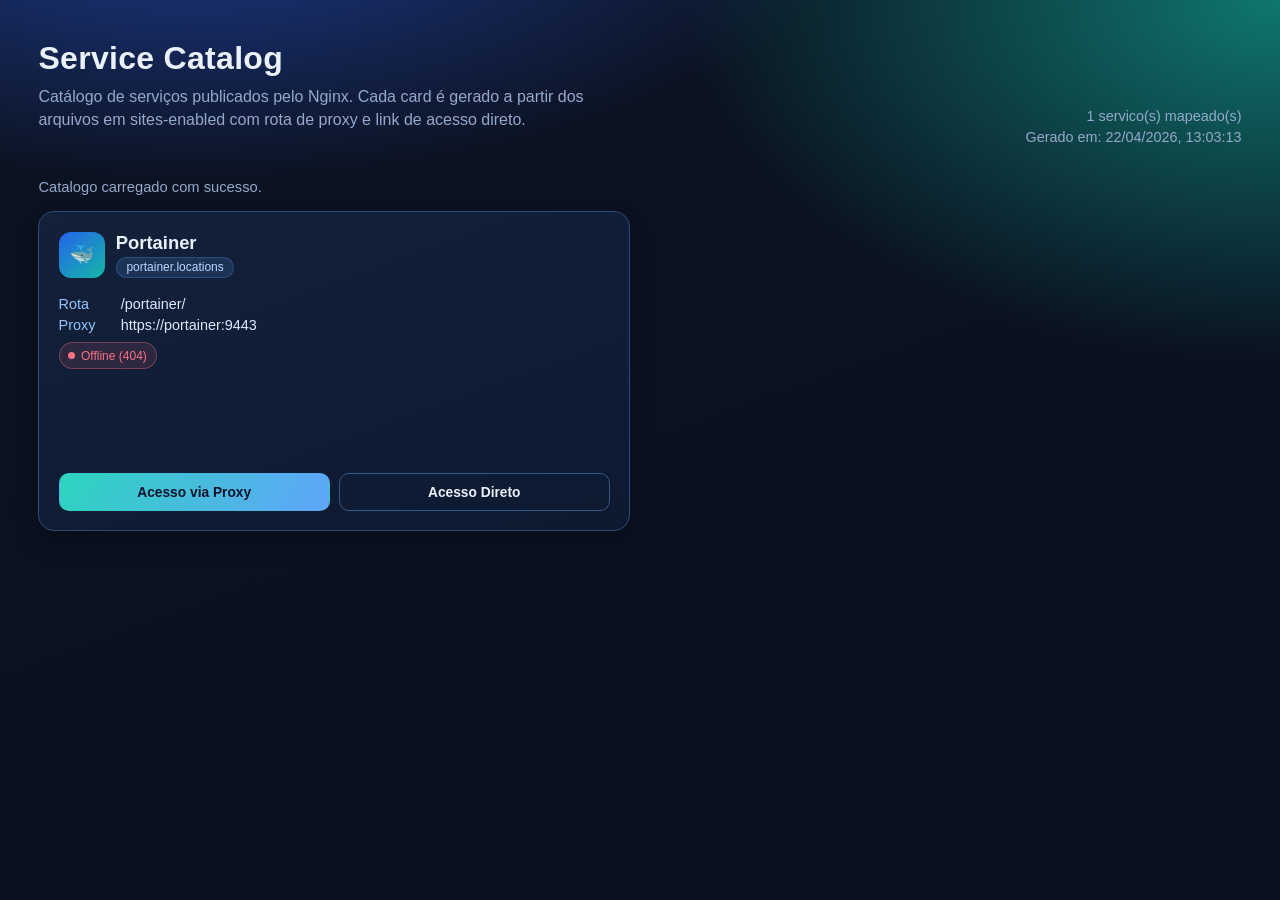
==== tools/docker/applications/nginx/configs/html/index/index.html @ acf8f3b1 "feat: Add Nginx service catalog with dynamic service generation - Implemented a new HTML error page " ====
<!DOCTYPE html>
<html lang="pt-br">
<head>
    <meta charset="UTF-8">
    <meta name="viewport" content="width=device-width, initial-scale=1.0">
    <title>Service Catalog</title>
    <style>
        :root {
            --bg: #0b1220;
            --bg-soft: #101a2f;
            --card: #12203a;
            --card-border: #2f4a74;
            --text: #eaf1ff;
            --muted: #95a9cb;
            --accent: #2dd4bf;
            --accent-2: #60a5fa;
            --danger: #fb7185;
            --ok: #34d399;
        }

        * { box-sizing: border-box; }

        body {
            margin: 0;
            color: var(--text);
            font-family: "Segoe UI", "Trebuchet MS", sans-serif;
            background:
                radial-gradient(1200px 500px at 15% -10%, #1e3a8a 0%, transparent 55%),
                radial-gradient(1000px 600px at 100% 0%, #0f766e 0%, transparent 60%),
                linear-gradient(160deg, var(--bg) 0%, #0a1020 100%);
            min-height: 100vh;
        }

        .shell {
            width: min(1400px, 94vw);
            margin: 0 auto;
            padding: 2.5rem 0 4rem;
        }

        .hero {
            display: flex;
            justify-content: space-between;
            gap: 1rem;
            align-items: flex-end;
            margin-bottom: 2rem;
        }

        h1 {
            margin: 0;
            letter-spacing: 0.3px;
            font-size: clamp(1.8rem, 2.5vw, 2.6rem);
        }

        .subtitle {
            color: var(--muted);
            margin-top: 0.5rem;
            max-width: 65ch;
            line-height: 1.45;
        }

        .meta {
            text-align: right;
            color: var(--muted);
            font-size: 0.9rem;
            line-height: 1.45;
        }

        .grid {
            display: grid;
            grid-template-columns: repeat(2, minmax(0, 1fr));
            gap: 1.25rem;
        }

        .card {
            background: linear-gradient(160deg, rgba(19, 33, 60, 0.95), rgba(14, 26, 49, 0.95));
            border: 1px solid var(--card-border);
            border-radius: 16px;
            padding: 1.2rem;
            box-shadow: 0 12px 24px rgba(0, 0, 0, 0.2);
            display: flex;
            flex-direction: column;
            gap: 1rem;
            min-height: 320px;
            animation: rise .45s ease both;
        }

        @keyframes rise {
            from { transform: translateY(8px); opacity: 0; }
            to { transform: translateY(0); opacity: 1; }
        }

        .top {
            display: flex;
            align-items: center;
            gap: 0.7rem;
        }

        .icon {
            width: 46px;
            height: 46px;
            border-radius: 12px;
            background: linear-gradient(140deg, #2563eb, #14b8a6);
            display: grid;
            place-items: center;
            font-size: 1.2rem;
            flex: 0 0 auto;
        }

        .title {
            margin: 0;
            font-size: 1.15rem;
            font-weight: 700;
        }

        .tag {
            display: inline-block;
            width: fit-content;
            background: rgba(96, 165, 250, 0.15);
            color: #b8d7ff;
            border: 1px solid rgba(96, 165, 250, 0.25);
            border-radius: 999px;
            padding: 0.15rem 0.6rem;
            font-size: 0.75rem;
            margin-top: 0.2rem;
        }

        .info {
            color: var(--muted);
            font-size: 0.9rem;
            line-height: 1.5;
        }

        .status-pill {
            display: inline-flex;
            align-items: center;
            gap: 0.35rem;
            width: fit-content;
            border-radius: 999px;
            padding: 0.2rem 0.55rem;
            font-size: 0.75rem;
            border: 1px solid transparent;
            margin-top: 0.35rem;
        }

        .status-pill::before {
            content: "";
            width: 7px;
            height: 7px;
            border-radius: 50%;
            background: currentColor;
        }

        .status-pill.checking {
            color: #fde68a;
            background: rgba(234, 179, 8, 0.15);
            border-color: rgba(234, 179, 8, 0.35);
        }

        .status-pill.online {
            color: var(--ok);
            background: rgba(16, 185, 129, 0.16);
            border-color: rgba(16, 185, 129, 0.35);
        }

        .status-pill.offline {
            color: var(--danger);
            background: rgba(251, 113, 133, 0.12);
            border-color: rgba(251, 113, 133, 0.35);
        }

        .line {
            display: flex;
            gap: 0.45rem;
            align-items: baseline;
            word-break: break-all;
        }

        .k { color: #93c5fd; min-width: 55px; }
        .v { color: #dbeafe; }

        .actions {
            margin-top: auto;
            display: grid;
            grid-template-columns: 1fr 1fr;
            gap: 0.55rem;
        }

        .btn {
            text-decoration: none;
            text-align: center;
            padding: 0.65rem 0.75rem;
            border-radius: 10px;
            font-weight: 600;
            font-size: 0.86rem;
            border: 1px solid transparent;
            transition: transform 120ms ease, filter 120ms ease;
        }

        .btn:hover { transform: translateY(-1px); filter: brightness(1.08); }

        .btn.proxy {
            background: linear-gradient(120deg, var(--accent), var(--accent-2));
            color: #06132a;
        }

        .btn.direct {
            background: transparent;
            color: var(--text);
            border-color: #365888;
        }

        .status {
            margin: 1rem 0;
            color: var(--muted);
            font-size: 0.92rem;
        }

        .empty {
            border: 1px dashed #44618e;
            border-radius: 14px;
            padding: 2rem;
            color: var(--muted);
            text-align: center;
            background: rgba(11, 22, 44, 0.5);
        }

        .direct-off {
            color: var(--danger);
            font-size: 0.8rem;
            margin-top: 0.35rem;
        }

        @media (max-width: 700px) {
            .hero { flex-direction: column; align-items: flex-start; }
            .meta { text-align: left; }
            .actions { grid-template-columns: 1fr; }
        }

        @media (max-width: 760px) {
            .grid {
                grid-template-columns: 1fr;
                gap: 1rem;
            }

            .card {
                min-height: 0;
                padding: 1rem;
            }
        }
    </style>
</head>
<body>
    <main class="shell">
        <section class="hero">
            <div>
                <h1>Service Catalog</h1>
                <p class="subtitle">Catálogo de serviços publicados pelo Nginx. Cada card é gerado a partir dos arquivos em sites-enabled com rota de proxy e link de acesso direto.</p>
            </div>
            <div class="meta">
                <div id="count">Carregando serviços...</div>
                <div id="generatedAt"></div>
            </div>
        </section>

        <div id="status" class="status">Lendo configuração dos serviços...</div>
        <section id="catalog" class="grid" aria-live="polite"></section>
    </main>

    <script>
        const iconMap = {
            docker: "🐳",
            chart: "📊",
            pulse: "📈",
            search: "🔎",
            automation: "⚙",
            shield: "🛡",
            database: "🗄",
            stream: "🛰",
            app: "🧩"
        };

        const countEl = document.getElementById('count');
        const generatedAtEl = document.getElementById('generatedAt');
        const statusEl = document.getElementById('status');
        const catalogEl = document.getElementById('catalog');

        function safeHostname() {
            const host = window.location.hostname || 'localhost';
            return host;
        }

        function buildDirectUrl(service) {
            if (!service.direct || !service.direct.port) {
                return null;
            }

            const protocol = service.direct.protocol || 'http';
            const host = service.direct.host && service.direct.host !== 'localhost' && service.direct.host !== '127.0.0.1' && service.direct.host !== 'portainer'
                ? service.direct.host
                : safeHostname();

            return `${protocol}://${host}:${service.direct.port}`;
        }

        function buildProxyUrl(route) {
            return route;
        }

        function cardTemplate(service) {
            const icon = iconMap[service.icon] || iconMap.app;
            const proxyUrl = buildProxyUrl(service.proxyUrl || service.route);
            const directUrl = buildDirectUrl(service);
            const upstream = service.upstream || 'N/A';
            const safeSlug = (service.slug || service.name || 'service').replace(/[^a-zA-Z0-9_-]/g, '-');

            return `
                <article class="card" data-service-slug="${safeSlug}" data-proxy-url="${proxyUrl}">
                    <div class="top">
                        <div class="icon" aria-hidden="true">${icon}</div>
                        <div>
                            <h2 class="title">${service.name}</h2>
                            <span class="tag">${service.sourceFile}</span>
                        </div>
                    </div>
                    <div class="info">
                        <div class="line"><span class="k">Rota</span><span class="v">${service.route}</span></div>
                        <div class="line"><span class="k">Proxy</span><span class="v">${upstream}</span></div>
                        <div class="status-pill checking" data-health="${safeSlug}">Checando</div>
                    </div>
                    <div class="actions">
                        <a class="btn proxy" href="${proxyUrl}" target="_blank" rel="noopener noreferrer">Acesso via Proxy</a>
                        ${directUrl
                            ? `<a class="btn direct" href="${directUrl}" target="_blank" rel="noopener noreferrer">Acesso Direto</a>`
                            : `<span class="btn direct" style="opacity:.55;pointer-events:none;">Direto indisponível</span>`}
                    </div>
                    ${directUrl ? '' : '<div class="direct-off">Nao foi possivel inferir host/porta de acesso direto.</div>'}
                </article>
            `;
        }

        async function checkServiceHealth(proxyUrl, timeoutMs = 4500) {
            const controller = new AbortController();
            const timer = setTimeout(() => controller.abort(), timeoutMs);

            try {
                const response = await fetch(proxyUrl, {
                    method: 'GET',
                    cache: 'no-store',
                    redirect: 'follow',
                    signal: controller.signal
                });
                clearTimeout(timer);

                if (response.ok || (response.status >= 300 && response.status < 400)) {
                    return { state: 'online', label: 'Online' };
                }
                return { state: 'offline', label: `Offline (${response.status})` };
            } catch (error) {
                clearTimeout(timer);
                return { state: 'offline', label: 'Offline' };
            }
        }

        async function paintHealthStatuses(services) {
            const checks = services.map(async (service) => {
                const slug = (service.slug || service.name || 'service').replace(/[^a-zA-Z0-9_-]/g, '-');
                const el = document.querySelector(`[data-health="${slug}"]`);
                if (!el) return;

                const proxyUrl = buildProxyUrl(service.proxyUrl || service.route);
                const result = await checkServiceHealth(proxyUrl);
                el.classList.remove('checking');
                el.classList.add(result.state);
                el.textContent = result.label;
            });

            await Promise.all(checks);
        }

        async function loadCatalog() {
            try {
                const response = await fetch('./services.json', { cache: 'no-store' });
                if (!response.ok) {
                    throw new Error(`Falha ao carregar services.json (${response.status})`);
                }

                const data = await response.json();
                const services = Array.isArray(data.services) ? data.services : [];

                countEl.textContent = `${services.length} servico(s) mapeado(s)`;
                generatedAtEl.textContent = data.generatedAt
                    ? `Gerado em: ${new Date(data.generatedAt).toLocaleString('pt-BR')}`
                    : '';

                if (!services.length) {
                    statusEl.textContent = '';
                    catalogEl.innerHTML = '<div class="empty">Nenhum servico de proxy foi encontrado em sites-enabled.</div>';
                    return;
                }

                statusEl.textContent = 'Catalogo carregado com sucesso.';
                catalogEl.innerHTML = services.map(cardTemplate).join('');
                paintHealthStatuses(services);
            } catch (error) {
                statusEl.textContent = 'Nao foi possivel carregar o catalogo automatico.';
                catalogEl.innerHTML = `
                    <div class="empty">
                        Verifique se o arquivo services.json foi gerado.<br>
                        Erro: ${error.message}
                    </div>
                `;
            }
        }

        loadCatalog();
    </script>
</body>
</html>
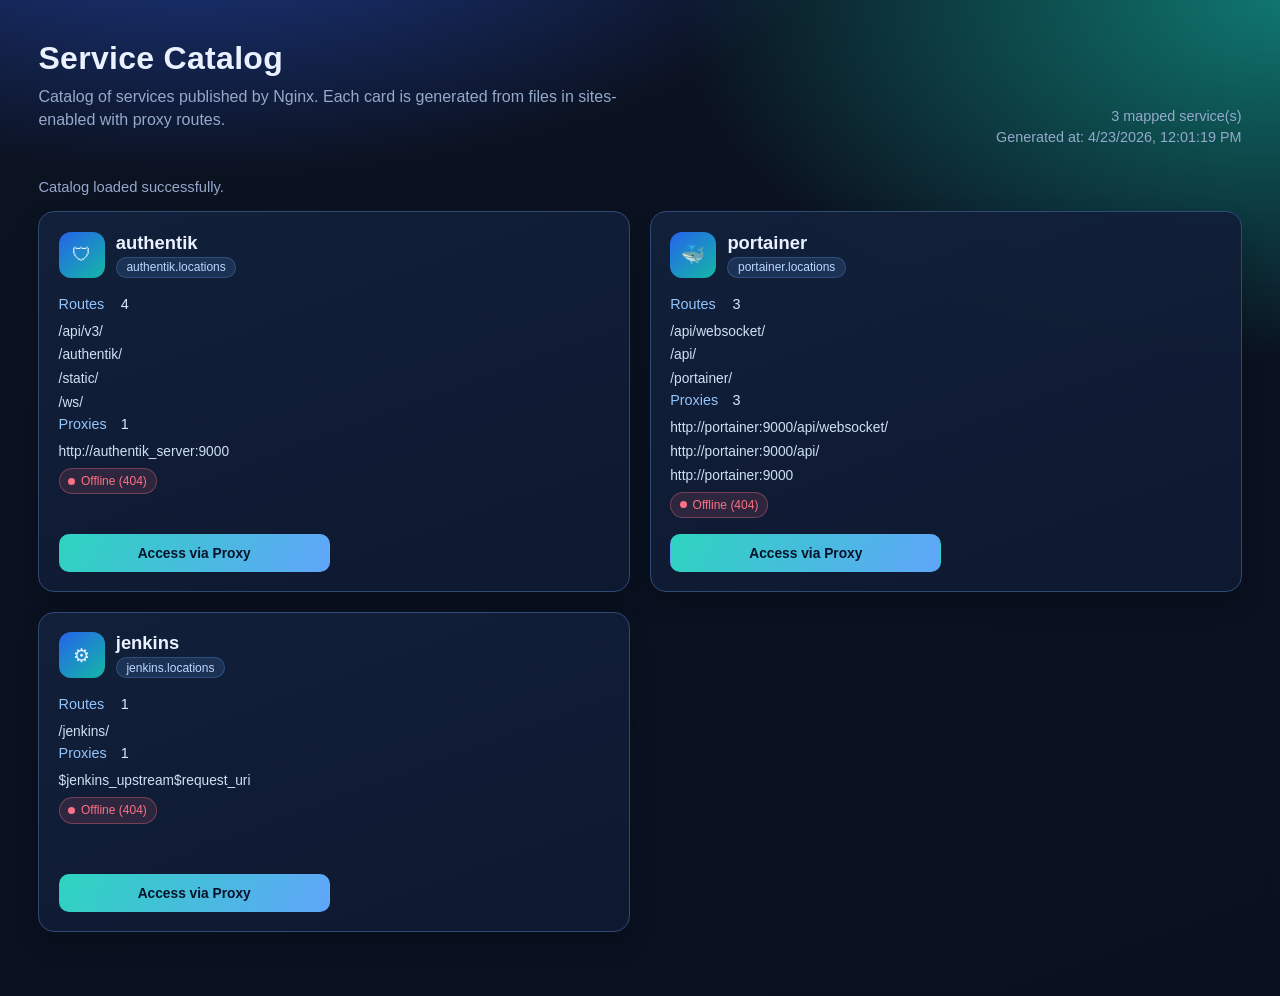
==== commit c5b55b41: "feat: atualizar configurações de rede e serviços para Authentik, Jenkins e Nginx" ====
--- a/tools/docker/applications/nginx/configs/html/index/index.html
+++ b/tools/docker/applications/nginx/configs/html/index/index.html
@@ -1,5 +1,5 @@
 <!DOCTYPE html>
-<html lang="pt-br">
+<html lang="en">
 <head>
     <meta charset="UTF-8">
     <meta name="viewport" content="width=device-width, initial-scale=1.0">
@@ -175,6 +175,18 @@
             word-break: break-all;
         }
 
+        .routes {
+            margin-top: 0.4rem;
+            display: grid;
+            gap: 0.2rem;
+        }
+
+        .route-item {
+            color: #dbeafe;
+            font-size: 0.86rem;
+            opacity: 0.95;
+        }
+
         .k { color: #93c5fd; min-width: 55px; }
         .v { color: #dbeafe; }
 
@@ -203,12 +215,6 @@
             color: #06132a;
         }
 
-        .btn.direct {
-            background: transparent;
-            color: var(--text);
-            border-color: #365888;
-        }
-
         .status {
             margin: 1rem 0;
             color: var(--muted);
@@ -224,12 +230,6 @@
             background: rgba(11, 22, 44, 0.5);
         }
 
-        .direct-off {
-            color: var(--danger);
-            font-size: 0.8rem;
-            margin-top: 0.35rem;
-        }
-
         @media (max-width: 700px) {
             .hero { flex-direction: column; align-items: flex-start; }
             .meta { text-align: left; }
@@ -254,15 +254,15 @@
         <section class="hero">
             <div>
                 <h1>Service Catalog</h1>
-                <p class="subtitle">Catálogo de serviços publicados pelo Nginx. Cada card é gerado a partir dos arquivos em sites-enabled com rota de proxy e link de acesso direto.</p>
+                <p class="subtitle">Catalog of services published by Nginx. Each card is generated from files in sites-enabled with proxy routes.</p>
             </div>
             <div class="meta">
-                <div id="count">Carregando serviços...</div>
+                <div id="count">Loading services...</div>
                 <div id="generatedAt"></div>
             </div>
         </section>
 
-        <div id="status" class="status">Lendo configuração dos serviços...</div>
+        <div id="status" class="status">Reading service configuration...</div>
         <section id="catalog" class="grid" aria-live="polite"></section>
     </main>
 
@@ -289,51 +289,120 @@
             return host;
         }
 
-        function buildDirectUrl(service) {
-            if (!service.direct || !service.direct.port) {
-                return null;
-            }
-
-            const protocol = service.direct.protocol || 'http';
-            const host = service.direct.host && service.direct.host !== 'localhost' && service.direct.host !== '127.0.0.1' && service.direct.host !== 'portainer'
-                ? service.direct.host
-                : safeHostname();
-
-            return `${protocol}://${host}:${service.direct.port}`;
-        }
-
         function buildProxyUrl(route) {
             return route;
         }
 
+        function resolveIconByName(name, fallback = 'app') {
+            const value = String(name || '').toLowerCase();
+
+            if (value.includes('portainer') || value.includes('docker')) return 'docker';
+            if (value.includes('grafana') || value.includes('dashboard')) return 'chart';
+            if (value.includes('prometheus') || value.includes('metrics')) return 'pulse';
+            if (value.includes('kibana') || value.includes('elastic') || value.includes('search')) return 'search';
+            if (value.includes('jenkins') || value.includes('ci') || value.includes('pipeline')) return 'automation';
+            if (value.includes('keycloak') || value.includes('auth') || value.includes('oauth') || value.includes('sso')) return 'shield';
+            if (value.includes('postgres') || value.includes('mysql') || value.includes('mongo') || value.includes('redis') || value.includes('db')) return 'database';
+            if (value.includes('rabbitmq') || value.includes('kafka') || value.includes('queue') || value.includes('broker')) return 'stream';
+
+            return fallback || 'app';
+        }
+
+        function getSourceKey(sourceFile = '') {
+            return sourceFile.toLowerCase().replace(/\..*$/, '');
+        }
+
+        function choosePrimaryRoute(service) {
+            const routes = Array.isArray(service.routes) && service.routes.length
+                ? service.routes
+                : [service.route].filter(Boolean);
+
+            if (!routes.length) {
+                return '/';
+            }
+
+            const sourceKey = getSourceKey(service.sourceFile || '');
+            const preferred = routes.find((route) => sourceKey && route.toLowerCase().includes(`/${sourceKey}`));
+            return preferred || routes[0];
+        }
+
+        function groupServicesByCard(services) {
+            const grouped = new Map();
+
+            for (const item of services) {
+                const sourceFile = item.sourceFile || 'unknown';
+                const key = sourceFile;
+
+                if (!grouped.has(key)) {
+                    grouped.set(key, {
+                        ...item,
+                        routes: [],
+                        upstreams: []
+                    });
+                }
+
+                const group = grouped.get(key);
+                const route = item.route || item.proxyUrl;
+                if (route && !group.routes.includes(route)) {
+                    group.routes.push(route);
+                }
+
+                const upstream = item.upstream || 'N/A';
+                if (upstream && !group.upstreams.includes(upstream)) {
+                    group.upstreams.push(upstream);
+                }
+            }
+
+            return Array.from(grouped.values()).map((service) => {
+                const primaryRoute = choosePrimaryRoute(service);
+                return {
+                    ...service,
+                    route: primaryRoute,
+                    proxyUrl: primaryRoute,
+                    slug: (service.sourceFile || service.slug || service.name || 'service').toLowerCase().replace(/[^a-z0-9_-]/g, '-'),
+                    upstream: (service.upstreams && service.upstreams[0]) || service.upstream || 'N/A'
+                };
+            });
+        }
+
         function cardTemplate(service) {
-            const icon = iconMap[service.icon] || iconMap.app;
             const proxyUrl = buildProxyUrl(service.proxyUrl || service.route);
-            const directUrl = buildDirectUrl(service);
-            const upstream = service.upstream || 'N/A';
+            const cardName = (service.sourceFile || service.name || 'service').replace(/\.locations$/i, '');
+            const iconKey = resolveIconByName(cardName, service.icon);
+            const icon = iconMap[iconKey] || iconMap.app;
+            const upstreams = Array.isArray(service.upstreams) && service.upstreams.length
+                ? service.upstreams
+                : [service.upstream || 'N/A'];
             const safeSlug = (service.slug || service.name || 'service').replace(/[^a-zA-Z0-9_-]/g, '-');
+            const routes = Array.isArray(service.routes) && service.routes.length
+                ? service.routes
+                : [service.route].filter(Boolean);
+            const routesHtml = routes
+                .map((route) => `<div class="route-item">${route}</div>`)
+                .join('');
+            const upstreamHtml = upstreams
+                .map((upstream) => `<div class="route-item">${upstream}</div>`)
+                .join('');
 
             return `
                 <article class="card" data-service-slug="${safeSlug}" data-proxy-url="${proxyUrl}">
                     <div class="top">
                         <div class="icon" aria-hidden="true">${icon}</div>
                         <div>
-                            <h2 class="title">${service.name}</h2>
+                            <h2 class="title">${cardName}</h2>
                             <span class="tag">${service.sourceFile}</span>
                         </div>
                     </div>
                     <div class="info">
-                        <div class="line"><span class="k">Rota</span><span class="v">${service.route}</span></div>
-                        <div class="line"><span class="k">Proxy</span><span class="v">${upstream}</span></div>
-                        <div class="status-pill checking" data-health="${safeSlug}">Checando</div>
+                        <div class="line"><span class="k">Routes</span><span class="v">${routes.length}</span></div>
+                        <div class="routes">${routesHtml}</div>
+                        <div class="line"><span class="k">Proxies</span><span class="v">${upstreams.length}</span></div>
+                        <div class="routes">${upstreamHtml}</div>
+                        <div class="status-pill checking" data-health="${safeSlug}">Checking</div>
                     </div>
                     <div class="actions">
-                        <a class="btn proxy" href="${proxyUrl}" target="_blank" rel="noopener noreferrer">Acesso via Proxy</a>
-                        ${directUrl
-                            ? `<a class="btn direct" href="${directUrl}" target="_blank" rel="noopener noreferrer">Acesso Direto</a>`
-                            : `<span class="btn direct" style="opacity:.55;pointer-events:none;">Direto indisponível</span>`}
+                        <a class="btn proxy" href="${proxyUrl}" target="_blank" rel="noopener noreferrer">Access via Proxy</a>
                     </div>
-                    ${directUrl ? '' : '<div class="direct-off">Nao foi possivel inferir host/porta de acesso direto.</div>'}
                 </article>
             `;
         }
@@ -381,32 +450,33 @@
             try {
                 const response = await fetch('./services.json', { cache: 'no-store' });
                 if (!response.ok) {
-                    throw new Error(`Falha ao carregar services.json (${response.status})`);
+                    throw new Error(`Failed to load services.json (${response.status})`);
                 }
 
                 const data = await response.json();
-                const services = Array.isArray(data.services) ? data.services : [];
-
-                countEl.textContent = `${services.length} servico(s) mapeado(s)`;
+                const rawServices = Array.isArray(data.services) ? data.services : [];
+                const services = groupServicesByCard(rawServices);
+
+                countEl.textContent = `${services.length} mapped service(s)`;
                 generatedAtEl.textContent = data.generatedAt
-                    ? `Gerado em: ${new Date(data.generatedAt).toLocaleString('pt-BR')}`
+                    ? `Generated at: ${new Date(data.generatedAt).toLocaleString('en-US')}`
                     : '';
 
                 if (!services.length) {
                     statusEl.textContent = '';
-                    catalogEl.innerHTML = '<div class="empty">Nenhum servico de proxy foi encontrado em sites-enabled.</div>';
+                    catalogEl.innerHTML = '<div class="empty">No proxy service was found in sites-enabled.</div>';
                     return;
                 }
 
-                statusEl.textContent = 'Catalogo carregado com sucesso.';
+                statusEl.textContent = 'Catalog loaded successfully.';
                 catalogEl.innerHTML = services.map(cardTemplate).join('');
                 paintHealthStatuses(services);
             } catch (error) {
-                statusEl.textContent = 'Nao foi possivel carregar o catalogo automatico.';
+                statusEl.textContent = 'Could not load the automatic catalog.';
                 catalogEl.innerHTML = `
                     <div class="empty">
-                        Verifique se o arquivo services.json foi gerado.<br>
-                        Erro: ${error.message}
+                        Check whether the services.json file was generated.<br>
+                        Error: ${error.message}
                     </div>
                 `;
             }
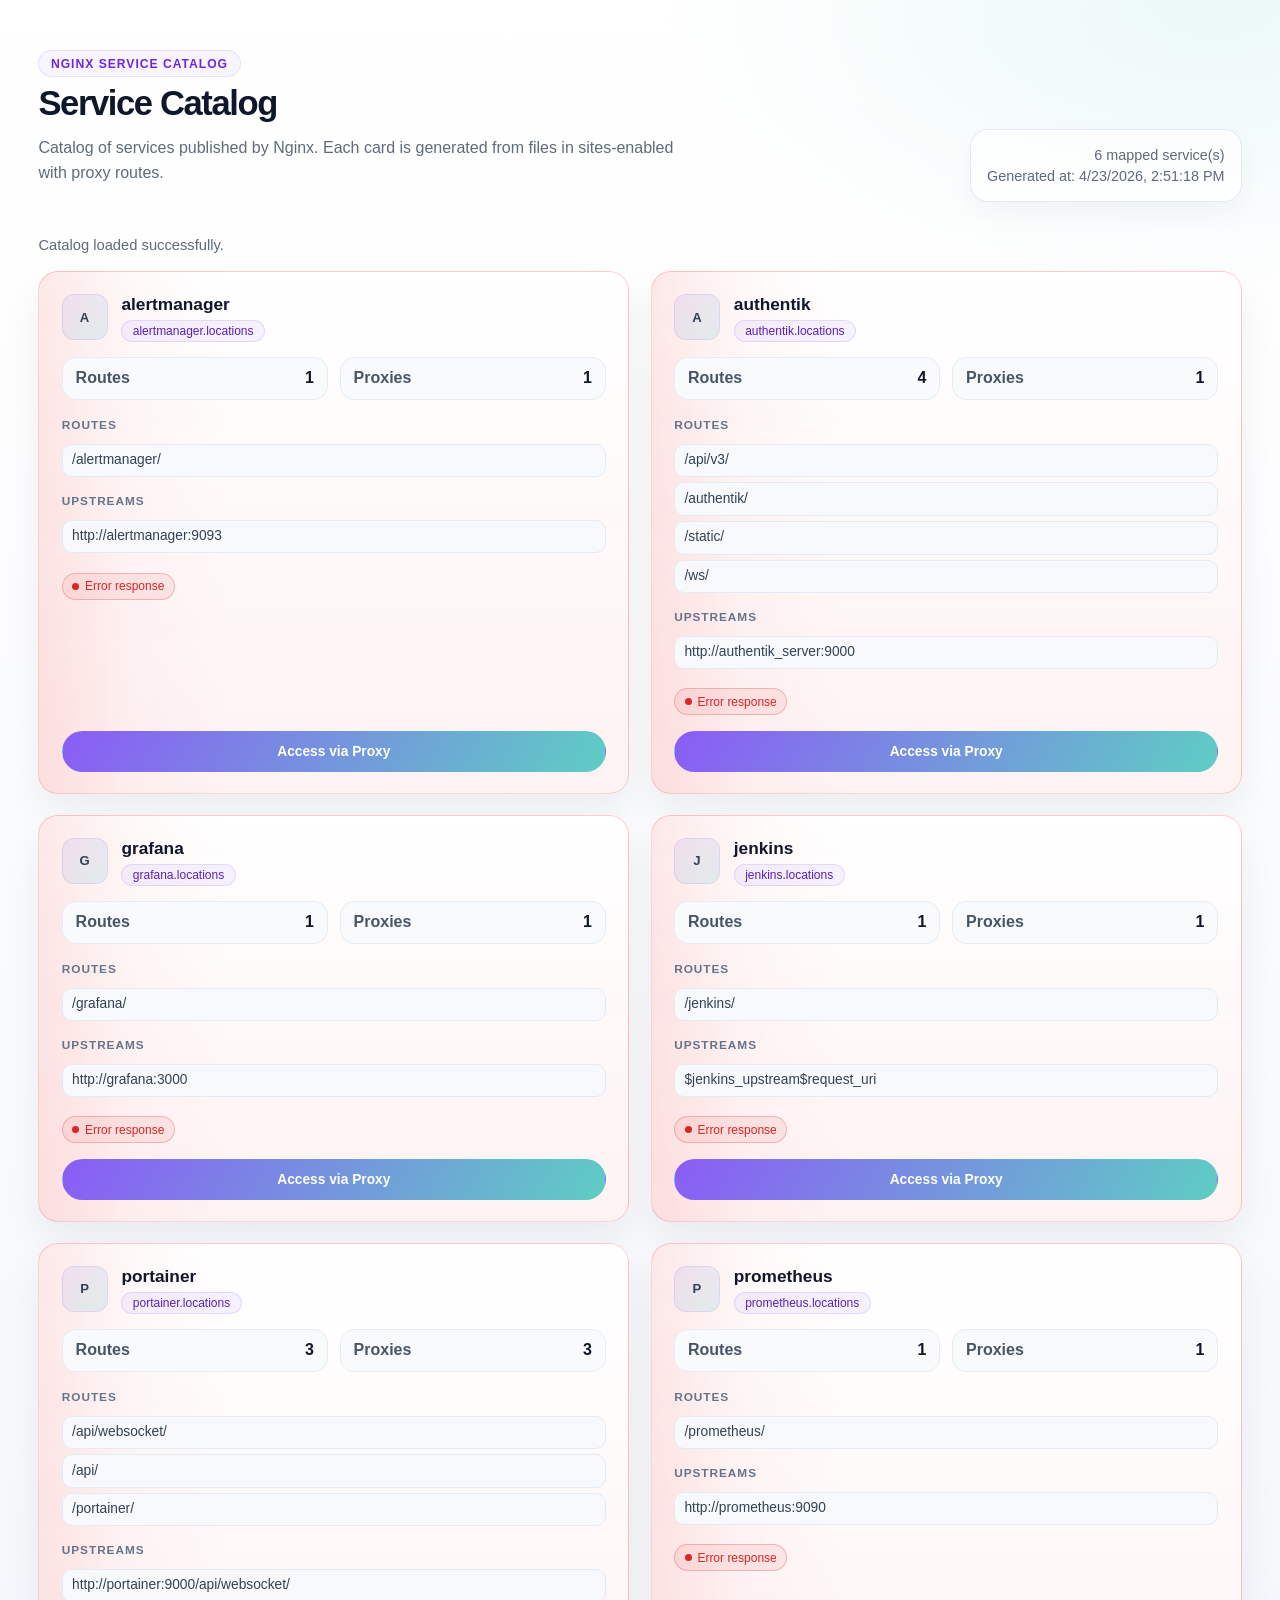
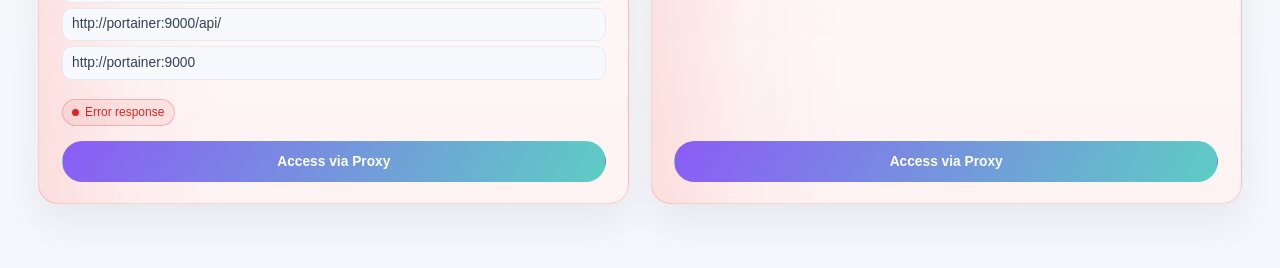
==== commit 001339eb: "feat: adicionar novos comandos e seção de solução de problemas ao README, atualizar ícones de serviç" ====
--- a/tools/docker/applications/nginx/configs/html/index/index.html
+++ b/tools/docker/applications/nginx/configs/html/index/index.html
@@ -4,259 +4,17 @@
     <meta charset="UTF-8">
     <meta name="viewport" content="width=device-width, initial-scale=1.0">
     <title>Service Catalog</title>
-    <style>
-        :root {
-            --bg: #0b1220;
-            --bg-soft: #101a2f;
-            --card: #12203a;
-            --card-border: #2f4a74;
-            --text: #eaf1ff;
-            --muted: #95a9cb;
-            --accent: #2dd4bf;
-            --accent-2: #60a5fa;
-            --danger: #fb7185;
-            --ok: #34d399;
-        }
-
-        * { box-sizing: border-box; }
-
-        body {
-            margin: 0;
-            color: var(--text);
-            font-family: "Segoe UI", "Trebuchet MS", sans-serif;
-            background:
-                radial-gradient(1200px 500px at 15% -10%, #1e3a8a 0%, transparent 55%),
-                radial-gradient(1000px 600px at 100% 0%, #0f766e 0%, transparent 60%),
-                linear-gradient(160deg, var(--bg) 0%, #0a1020 100%);
-            min-height: 100vh;
-        }
-
-        .shell {
-            width: min(1400px, 94vw);
-            margin: 0 auto;
-            padding: 2.5rem 0 4rem;
-        }
-
-        .hero {
-            display: flex;
-            justify-content: space-between;
-            gap: 1rem;
-            align-items: flex-end;
-            margin-bottom: 2rem;
-        }
-
-        h1 {
-            margin: 0;
-            letter-spacing: 0.3px;
-            font-size: clamp(1.8rem, 2.5vw, 2.6rem);
-        }
-
-        .subtitle {
-            color: var(--muted);
-            margin-top: 0.5rem;
-            max-width: 65ch;
-            line-height: 1.45;
-        }
-
-        .meta {
-            text-align: right;
-            color: var(--muted);
-            font-size: 0.9rem;
-            line-height: 1.45;
-        }
-
-        .grid {
-            display: grid;
-            grid-template-columns: repeat(2, minmax(0, 1fr));
-            gap: 1.25rem;
-        }
-
-        .card {
-            background: linear-gradient(160deg, rgba(19, 33, 60, 0.95), rgba(14, 26, 49, 0.95));
-            border: 1px solid var(--card-border);
-            border-radius: 16px;
-            padding: 1.2rem;
-            box-shadow: 0 12px 24px rgba(0, 0, 0, 0.2);
-            display: flex;
-            flex-direction: column;
-            gap: 1rem;
-            min-height: 320px;
-            animation: rise .45s ease both;
-        }
-
-        @keyframes rise {
-            from { transform: translateY(8px); opacity: 0; }
-            to { transform: translateY(0); opacity: 1; }
-        }
-
-        .top {
-            display: flex;
-            align-items: center;
-            gap: 0.7rem;
-        }
-
-        .icon {
-            width: 46px;
-            height: 46px;
-            border-radius: 12px;
-            background: linear-gradient(140deg, #2563eb, #14b8a6);
-            display: grid;
-            place-items: center;
-            font-size: 1.2rem;
-            flex: 0 0 auto;
-        }
-
-        .title {
-            margin: 0;
-            font-size: 1.15rem;
-            font-weight: 700;
-        }
-
-        .tag {
-            display: inline-block;
-            width: fit-content;
-            background: rgba(96, 165, 250, 0.15);
-            color: #b8d7ff;
-            border: 1px solid rgba(96, 165, 250, 0.25);
-            border-radius: 999px;
-            padding: 0.15rem 0.6rem;
-            font-size: 0.75rem;
-            margin-top: 0.2rem;
-        }
-
-        .info {
-            color: var(--muted);
-            font-size: 0.9rem;
-            line-height: 1.5;
-        }
-
-        .status-pill {
-            display: inline-flex;
-            align-items: center;
-            gap: 0.35rem;
-            width: fit-content;
-            border-radius: 999px;
-            padding: 0.2rem 0.55rem;
-            font-size: 0.75rem;
-            border: 1px solid transparent;
-            margin-top: 0.35rem;
-        }
-
-        .status-pill::before {
-            content: "";
-            width: 7px;
-            height: 7px;
-            border-radius: 50%;
-            background: currentColor;
-        }
-
-        .status-pill.checking {
-            color: #fde68a;
-            background: rgba(234, 179, 8, 0.15);
-            border-color: rgba(234, 179, 8, 0.35);
-        }
-
-        .status-pill.online {
-            color: var(--ok);
-            background: rgba(16, 185, 129, 0.16);
-            border-color: rgba(16, 185, 129, 0.35);
-        }
-
-        .status-pill.offline {
-            color: var(--danger);
-            background: rgba(251, 113, 133, 0.12);
-            border-color: rgba(251, 113, 133, 0.35);
-        }
-
-        .line {
-            display: flex;
-            gap: 0.45rem;
-            align-items: baseline;
-            word-break: break-all;
-        }
-
-        .routes {
-            margin-top: 0.4rem;
-            display: grid;
-            gap: 0.2rem;
-        }
-
-        .route-item {
-            color: #dbeafe;
-            font-size: 0.86rem;
-            opacity: 0.95;
-        }
-
-        .k { color: #93c5fd; min-width: 55px; }
-        .v { color: #dbeafe; }
-
-        .actions {
-            margin-top: auto;
-            display: grid;
-            grid-template-columns: 1fr 1fr;
-            gap: 0.55rem;
-        }
-
-        .btn {
-            text-decoration: none;
-            text-align: center;
-            padding: 0.65rem 0.75rem;
-            border-radius: 10px;
-            font-weight: 600;
-            font-size: 0.86rem;
-            border: 1px solid transparent;
-            transition: transform 120ms ease, filter 120ms ease;
-        }
-
-        .btn:hover { transform: translateY(-1px); filter: brightness(1.08); }
-
-        .btn.proxy {
-            background: linear-gradient(120deg, var(--accent), var(--accent-2));
-            color: #06132a;
-        }
-
-        .status {
-            margin: 1rem 0;
-            color: var(--muted);
-            font-size: 0.92rem;
-        }
-
-        .empty {
-            border: 1px dashed #44618e;
-            border-radius: 14px;
-            padding: 2rem;
-            color: var(--muted);
-            text-align: center;
-            background: rgba(11, 22, 44, 0.5);
-        }
-
-        @media (max-width: 700px) {
-            .hero { flex-direction: column; align-items: flex-start; }
-            .meta { text-align: left; }
-            .actions { grid-template-columns: 1fr; }
-        }
-
-        @media (max-width: 760px) {
-            .grid {
-                grid-template-columns: 1fr;
-                gap: 1rem;
-            }
-
-            .card {
-                min-height: 0;
-                padding: 1rem;
-            }
-        }
-    </style>
+    <link rel="stylesheet" href="./styles.css">
 </head>
 <body>
     <main class="shell">
         <section class="hero">
-            <div>
+            <div class="hero-copy">
+                <div class="eyebrow">NGINX Service Catalog</div>
                 <h1>Service Catalog</h1>
                 <p class="subtitle">Catalog of services published by Nginx. Each card is generated from files in sites-enabled with proxy routes.</p>
             </div>
-            <div class="meta">
+            <div class="meta hero-meta">
                 <div id="count">Loading services...</div>
                 <div id="generatedAt"></div>
             </div>
@@ -267,22 +25,25 @@
     </main>
 
     <script>
-        const iconMap = {
-            docker: "🐳",
-            chart: "📊",
-            pulse: "📈",
-            search: "🔎",
-            automation: "⚙",
-            shield: "🛡",
-            database: "🗄",
-            stream: "🛰",
-            app: "🧩"
+        const serviceIcons = {
+            alertmanager: { slug: "alertmanager", label: "Alertmanager" },
+            authentik: { slug: "authentik", label: "Authentik" },
+            grafana: { slug: "grafana", label: "Grafana" },
+            jenkins: { slug: "jenkins", label: "Jenkins" },
+            portainer: { slug: "portainer", label: "Portainer" },
+            prometheus: { slug: "prometheus", label: "Prometheus" },
+            app: { slug: null, label: "Service" }
         };
 
         const countEl = document.getElementById('count');
         const generatedAtEl = document.getElementById('generatedAt');
         const statusEl = document.getElementById('status');
         const catalogEl = document.getElementById('catalog');
+        const statusOrder = {
+            online: 0,
+            offline: 1,
+            checking: 2
+        };
 
         function safeHostname() {
             const host = window.location.hostname || 'localhost';
@@ -293,19 +54,70 @@
             return route;
         }
 
-        function resolveIconByName(name, fallback = 'app') {
-            const value = String(name || '').toLowerCase();
-
-            if (value.includes('portainer') || value.includes('docker')) return 'docker';
-            if (value.includes('grafana') || value.includes('dashboard')) return 'chart';
-            if (value.includes('prometheus') || value.includes('metrics')) return 'pulse';
-            if (value.includes('kibana') || value.includes('elastic') || value.includes('search')) return 'search';
-            if (value.includes('jenkins') || value.includes('ci') || value.includes('pipeline')) return 'automation';
-            if (value.includes('keycloak') || value.includes('auth') || value.includes('oauth') || value.includes('sso')) return 'shield';
-            if (value.includes('postgres') || value.includes('mysql') || value.includes('mongo') || value.includes('redis') || value.includes('db')) return 'database';
-            if (value.includes('rabbitmq') || value.includes('kafka') || value.includes('queue') || value.includes('broker')) return 'stream';
-
-            return fallback || 'app';
+        function normalizeServiceKey(value = '') {
+            return String(value || '').toLowerCase().replace(/\..*$/, '');
+        }
+
+        function resolveIconKey(service) {
+            const sourceKey = normalizeServiceKey(service.sourceFile || '');
+            const nameKey = normalizeServiceKey(service.name || '');
+
+            if (sourceKey.includes('alertmanager') || nameKey.includes('alertmanager')) return 'alertmanager';
+            if (sourceKey.includes('authentik') || nameKey.includes('authentik')) return 'authentik';
+            if (sourceKey.includes('grafana') || nameKey.includes('grafana') || nameKey.includes('dashboard')) return 'grafana';
+            if (sourceKey.includes('jenkins') || nameKey.includes('jenkins')) return 'jenkins';
+            if (sourceKey.includes('portainer') || nameKey.includes('portainer')) return 'portainer';
+            if (sourceKey.includes('prometheus') || nameKey.includes('prometheus') || nameKey.includes('metrics')) return 'prometheus';
+
+            return 'app';
+        }
+
+        function getServiceIconMeta(service) {
+            const key = resolveIconKey(service);
+            return serviceIcons[key] || serviceIcons.app;
+        }
+
+        function getFallbackIconLabel(service) {
+            const baseName = (service.sourceFile || service.name || 'service').replace(/\.locations$/i, '');
+            const compact = baseName
+                .split(/[^a-zA-Z0-9]+/)
+                .filter(Boolean)
+                .slice(0, 2)
+                .map((part) => part.charAt(0).toUpperCase())
+                .join('');
+
+            return compact || 'S';
+        }
+
+        function getCardLabel(service) {
+            return (service.sourceFile || service.name || 'service').replace(/\.locations$/i, '');
+        }
+
+        function compareServicesByStatusAndName(left, right) {
+            const leftPriority = statusOrder[left.status] ?? statusOrder.checking;
+            const rightPriority = statusOrder[right.status] ?? statusOrder.checking;
+
+            if (leftPriority !== rightPriority) {
+                return leftPriority - rightPriority;
+            }
+
+            return getCardLabel(left).localeCompare(getCardLabel(right), undefined, { sensitivity: 'base' });
+        }
+
+        function reorderCatalogCards(services) {
+            const cards = new Map();
+
+            catalogEl.querySelectorAll('.card').forEach((card) => {
+                cards.set(card.dataset.serviceSlug, card);
+            });
+
+            const orderedCards = services
+                .slice()
+                .sort(compareServicesByStatusAndName)
+                .map((service) => cards.get((service.slug || service.name || 'service').replace(/[^a-zA-Z0-9_-]/g, '-')))
+                .filter(Boolean);
+
+            catalogEl.replaceChildren(...orderedCards);
         }
 
         function getSourceKey(sourceFile = '') {
@@ -360,6 +172,7 @@
                     route: primaryRoute,
                     proxyUrl: primaryRoute,
                     slug: (service.sourceFile || service.slug || service.name || 'service').toLowerCase().replace(/[^a-z0-9_-]/g, '-'),
+                    icon: resolveIconKey(service),
                     upstream: (service.upstreams && service.upstreams[0]) || service.upstream || 'N/A'
                 };
             });
@@ -367,9 +180,9 @@
 
         function cardTemplate(service) {
             const proxyUrl = buildProxyUrl(service.proxyUrl || service.route);
-            const cardName = (service.sourceFile || service.name || 'service').replace(/\.locations$/i, '');
-            const iconKey = resolveIconByName(cardName, service.icon);
-            const icon = iconMap[iconKey] || iconMap.app;
+            const cardName = getCardLabel(service);
+            const iconMeta = getServiceIconMeta(service);
+            const fallbackLabel = getFallbackIconLabel(service);
             const upstreams = Array.isArray(service.upstreams) && service.upstreams.length
                 ? service.upstreams
                 : [service.upstream || 'N/A'];
@@ -385,18 +198,30 @@
                 .join('');
 
             return `
-                <article class="card" data-service-slug="${safeSlug}" data-proxy-url="${proxyUrl}">
-                    <div class="top">
-                        <div class="icon" aria-hidden="true">${icon}</div>
-                        <div>
+                <article class="card status-checking" data-service-slug="${safeSlug}" data-proxy-url="${proxyUrl}">
+                    <div class="card-head">
+                        <div class="icon" aria-hidden="true">
+                            ${iconMeta.slug ? `<img class="service-icon" src="https://cdn.simpleicons.org/${iconMeta.slug}/0f172a" alt="${iconMeta.label} logo" loading="lazy" data-fallback="${fallbackLabel}">` : `<span class="service-icon-fallback">${fallbackLabel}</span>`}
+                        </div>
+                        <div class="card-heading">
                             <h2 class="title">${cardName}</h2>
                             <span class="tag">${service.sourceFile}</span>
                         </div>
                     </div>
+                    <div class="card-summary">
+                        <div class="summary-item">
+                            <span class="k">Routes</span>
+                            <span class="v">${routes.length}</span>
+                        </div>
+                        <div class="summary-item">
+                            <span class="k">Proxies</span>
+                            <span class="v">${upstreams.length}</span>
+                        </div>
+                    </div>
                     <div class="info">
-                        <div class="line"><span class="k">Routes</span><span class="v">${routes.length}</span></div>
+                        <div class="section-label">Routes</div>
                         <div class="routes">${routesHtml}</div>
-                        <div class="line"><span class="k">Proxies</span><span class="v">${upstreams.length}</span></div>
+                        <div class="section-label">Upstreams</div>
                         <div class="routes">${upstreamHtml}</div>
                         <div class="status-pill checking" data-health="${safeSlug}">Checking</div>
                     </div>
@@ -418,12 +243,18 @@
                     redirect: 'follow',
                     signal: controller.signal
                 });
+                const body = await response.text();
                 clearTimeout(timer);
 
-                if (response.ok || (response.status >= 300 && response.status < 400)) {
+                const unavailablePattern = /unavailable|currently not accessible/i;
+
+                if ((response.ok || (response.status >= 300 && response.status < 400)) && !unavailablePattern.test(body)) {
                     return { state: 'online', label: 'Online' };
                 }
-                return { state: 'offline', label: `Offline (${response.status})` };
+
+                const titleMatch = body.match(/<title>([^<]+)<\/title>/i);
+                const bodyLabel = titleMatch ? titleMatch[1].trim() : `Offline (${response.status})`;
+                return { state: 'offline', label: bodyLabel };
             } catch (error) {
                 clearTimeout(timer);
                 return { state: 'offline', label: 'Offline' };
@@ -441,9 +272,30 @@
                 el.classList.remove('checking');
                 el.classList.add(result.state);
                 el.textContent = result.label;
+
+                const card = el.closest('.card');
+                if (card) {
+                    card.classList.remove('status-checking', 'status-online', 'status-offline');
+                    card.classList.add(`status-${result.state}`);
+                }
+
+                service.status = result.state;
             });
 
             await Promise.all(checks);
+            reorderCatalogCards(services);
+        }
+
+        function wireIconFallbacks() {
+            document.querySelectorAll('.service-icon').forEach((icon) => {
+                icon.addEventListener('error', () => {
+                    const fallback = icon.dataset.fallback || 'S';
+                    const container = icon.closest('.icon');
+                    if (container) {
+                        container.innerHTML = `<span class="service-icon-fallback">${fallback}</span>`;
+                    }
+                });
+            });
         }
 
         async function loadCatalog() {
@@ -470,6 +322,7 @@
 
                 statusEl.textContent = 'Catalog loaded successfully.';
                 catalogEl.innerHTML = services.map(cardTemplate).join('');
+                wireIconFallbacks();
                 paintHealthStatuses(services);
             } catch (error) {
                 statusEl.textContent = 'Could not load the automatic catalog.';
--- a/tools/docker/applications/nginx/configs/html/index/styles.css
+++ b/tools/docker/applications/nginx/configs/html/index/styles.css
@@ -0,0 +1,354 @@
+:root {
+    --bg: #f4f6fb;
+    --surface: #ffffff;
+    --surface-soft: #fbfcfe;
+    --card-border: #e7edf6;
+    --text: #0f172a;
+    --muted: #5f6b7a;
+    --accent: #8b5cf6;
+    --accent-2: #5ecdc4;
+    --danger: #dc2626;
+    --ok: #16a34a;
+}
+
+* { box-sizing: border-box; }
+
+body {
+    margin: 0;
+    color: var(--text);
+    font-family: "Segoe UI", "Trebuchet MS", sans-serif;
+    -webkit-font-smoothing: antialiased;
+    text-rendering: optimizeLegibility;
+    background:
+        radial-gradient(980px 380px at 12% -12%, rgba(139, 92, 246, 0.08) 0%, transparent 60%),
+        radial-gradient(900px 460px at 95% 0%, rgba(94, 205, 196, 0.12) 0%, transparent 62%),
+        linear-gradient(180deg, #ffffff 0%, var(--bg) 100%);
+    min-height: 100vh;
+}
+
+.shell {
+    width: min(1280px, 94vw);
+    margin: 0 auto;
+    padding: 2rem 0 4rem;
+}
+
+.hero {
+    display: flex;
+    justify-content: space-between;
+    gap: 1.25rem;
+    align-items: flex-end;
+    margin-bottom: 1.85rem;
+    padding: 1.15rem 0 0.35rem;
+}
+
+.hero-copy {
+    max-width: 68rem;
+}
+
+.eyebrow {
+    display: inline-flex;
+    align-items: center;
+    gap: 0.45rem;
+    padding: 0.34rem 0.72rem;
+    border-radius: 999px;
+    border: 1px solid rgba(139, 92, 246, 0.14);
+    background: rgba(139, 92, 246, 0.06);
+    color: #6d28d9;
+    font-size: 0.76rem;
+    font-weight: 700;
+    letter-spacing: 0.08em;
+    text-transform: uppercase;
+}
+
+h1 {
+    margin: 0.45rem 0 0;
+    letter-spacing: -0.04em;
+    font-size: clamp(2rem, 2.7vw, 2.85rem);
+    font-weight: 700;
+}
+
+.subtitle {
+    color: var(--muted);
+    margin-top: 0.7rem;
+    max-width: 72ch;
+    line-height: 1.6;
+    font-size: 1rem;
+}
+
+.meta {
+    text-align: right;
+    color: var(--muted);
+    font-size: 0.9rem;
+    line-height: 1.45;
+    background: rgba(255, 255, 255, 0.7);
+    border: 1px solid rgba(226, 232, 240, 0.9);
+    box-shadow: 0 12px 28px rgba(15, 23, 42, 0.04);
+    border-radius: 18px;
+    padding: 0.9rem 1rem;
+    min-width: 12rem;
+}
+
+.grid {
+    display: grid;
+    grid-template-columns: repeat(2, minmax(0, 1fr));
+    gap: 1.35rem;
+    align-items: stretch;
+}
+
+.card {
+    background: linear-gradient(180deg, #ffffff 0%, var(--surface-soft) 100%);
+    border: 1px solid var(--card-border);
+    border-radius: 20px;
+    padding: 1.35rem 1.4rem 1.3rem;
+    box-shadow: 0 18px 36px rgba(16, 24, 40, 0.06);
+    display: flex;
+    flex-direction: column;
+    gap: 0.95rem;
+    min-height: 332px;
+    animation: rise .45s ease both;
+}
+
+.card.status-online {
+    background:
+        linear-gradient(90deg, rgba(34, 197, 94, 0.12) 0, rgba(34, 197, 94, 0.03) 16%, rgba(255, 255, 255, 0) 32%),
+        linear-gradient(180deg, rgba(255, 255, 255, 0.98) 0%, rgba(236, 253, 245, 0.95) 100%);
+    border-color: rgba(34, 197, 94, 0.22);
+}
+
+.card.status-offline {
+    background:
+        linear-gradient(90deg, rgba(239, 68, 68, 0.12) 0, rgba(239, 68, 68, 0.03) 16%, rgba(255, 255, 255, 0) 32%),
+        linear-gradient(180deg, rgba(255, 255, 255, 0.98) 0%, rgba(254, 242, 242, 0.96) 100%);
+    border-color: rgba(239, 68, 68, 0.22);
+}
+
+.card.status-checking {
+    background: linear-gradient(180deg, #ffffff 0%, var(--surface-soft) 100%);
+}
+
+@keyframes rise {
+    from { transform: translateY(8px); opacity: 0; }
+    to { transform: translateY(0); opacity: 1; }
+}
+
+.card-head {
+    display: flex;
+    align-items: flex-start;
+    gap: 0.85rem;
+}
+
+.card-heading {
+    min-width: 0;
+}
+
+.icon {
+    width: 46px;
+    height: 46px;
+    border-radius: 12px;
+    background: linear-gradient(140deg, rgba(139, 92, 246, 0.1), rgba(94, 205, 196, 0.18));
+    border: 1px solid rgba(139, 92, 246, 0.14);
+    display: grid;
+    place-items: center;
+    overflow: hidden;
+    flex: 0 0 auto;
+}
+
+.service-icon {
+    width: 62%;
+    height: 62%;
+    object-fit: contain;
+    display: block;
+}
+
+.service-icon-fallback {
+    display: grid;
+    place-items: center;
+    width: 100%;
+    height: 100%;
+    color: #334155;
+    font-weight: 700;
+    font-size: 0.82rem;
+    letter-spacing: 0.04em;
+}
+
+.title {
+    margin: 0;
+    font-size: 1.08rem;
+    font-weight: 700;
+    line-height: 1.2;
+}
+
+.tag {
+    display: inline-block;
+    width: fit-content;
+    background: rgba(139, 92, 246, 0.08);
+    color: #5b21b6;
+    border: 1px solid rgba(139, 92, 246, 0.16);
+    border-radius: 999px;
+    padding: 0.18rem 0.65rem;
+    font-size: 0.75rem;
+    margin-top: 0.35rem;
+}
+
+.info {
+    color: var(--muted);
+    font-size: 0.92rem;
+    line-height: 1.5;
+    display: grid;
+    gap: 0.35rem;
+}
+
+.card-summary {
+    display: grid;
+    grid-template-columns: repeat(2, minmax(0, 1fr));
+    gap: 0.75rem;
+}
+
+.summary-item {
+    border: 1px solid #e6ecf4;
+    background: #f8fafc;
+    border-radius: 14px;
+    padding: 0.7rem 0.8rem;
+    display: flex;
+    align-items: baseline;
+    justify-content: space-between;
+    gap: 0.8rem;
+}
+
+.section-label {
+    color: #64748b;
+    font-size: 0.74rem;
+    font-weight: 700;
+    letter-spacing: 0.08em;
+    text-transform: uppercase;
+    margin-top: 0.15rem;
+}
+
+.status-pill {
+    display: inline-flex;
+    align-items: center;
+    gap: 0.35rem;
+    width: fit-content;
+    border-radius: 999px;
+    padding: 0.22rem 0.6rem;
+    font-size: 0.75rem;
+    border: 1px solid transparent;
+    margin-top: 0.35rem;
+}
+
+.status-pill::before {
+    content: "";
+    width: 7px;
+    height: 7px;
+    border-radius: 50%;
+    background: currentColor;
+}
+
+.status-pill.checking {
+    color: #a16207;
+    background: rgba(234, 179, 8, 0.16);
+    border-color: rgba(234, 179, 8, 0.34);
+}
+
+.status-pill.online {
+    color: var(--ok);
+    background: rgba(22, 163, 74, 0.1);
+    border-color: rgba(22, 163, 74, 0.28);
+}
+
+.status-pill.offline {
+    color: var(--danger);
+    background: rgba(220, 38, 38, 0.08);
+    border-color: rgba(220, 38, 38, 0.25);
+}
+
+.line {
+    display: flex;
+    gap: 0.45rem;
+    align-items: center;
+    word-break: break-all;
+}
+
+.routes {
+    margin-top: 0.2rem;
+    margin-bottom: 0.5rem;
+    display: grid;
+    gap: 0.32rem;
+}
+
+.route-item {
+    color: #334155;
+    font-size: 0.86rem;
+    background: #f7f9fc;
+    border: 1px solid #e4eaf2;
+    border-radius: 10px;
+    padding: 0.34rem 0.58rem;
+}
+
+.k { color: #475569; min-width: 55px; font-weight: 600; }
+.v { color: #0f172a; font-weight: 600; }
+
+.actions {
+    margin-top: auto;
+    display: grid;
+    grid-template-columns: 1fr;
+    gap: 0.55rem;
+}
+
+.btn {
+    text-decoration: none;
+    text-align: center;
+    padding: 0.76rem 0.9rem;
+    border-radius: 999px;
+    font-weight: 600;
+    font-size: 0.86rem;
+    border: 1px solid transparent;
+    transition: transform 120ms ease, filter 120ms ease, box-shadow 120ms ease;
+}
+
+.btn:hover {
+    transform: translateY(-1px);
+    filter: brightness(1.02);
+    box-shadow: 0 10px 20px rgba(94, 205, 196, 0.25);
+}
+
+.btn.proxy {
+    background: linear-gradient(120deg, var(--accent), var(--accent-2));
+    color: #ffffff;
+}
+
+.status {
+    margin: 0.9rem 0 1.15rem;
+    color: var(--muted);
+    font-size: 0.92rem;
+}
+
+.empty {
+    border: 1px dashed #cbd5e1;
+    border-radius: 16px;
+    padding: 2rem;
+    color: var(--muted);
+    text-align: center;
+    background: #ffffff;
+}
+
+@media (max-width: 700px) {
+    .hero { flex-direction: column; align-items: flex-start; }
+    .meta { text-align: left; width: 100%; }
+}
+
+@media (max-width: 760px) {
+    .card-summary {
+        grid-template-columns: 1fr;
+    }
+
+    .grid {
+        grid-template-columns: 1fr;
+        gap: 1rem;
+    }
+
+    .card {
+        min-height: 0;
+        padding: 1rem;
+    }
+}
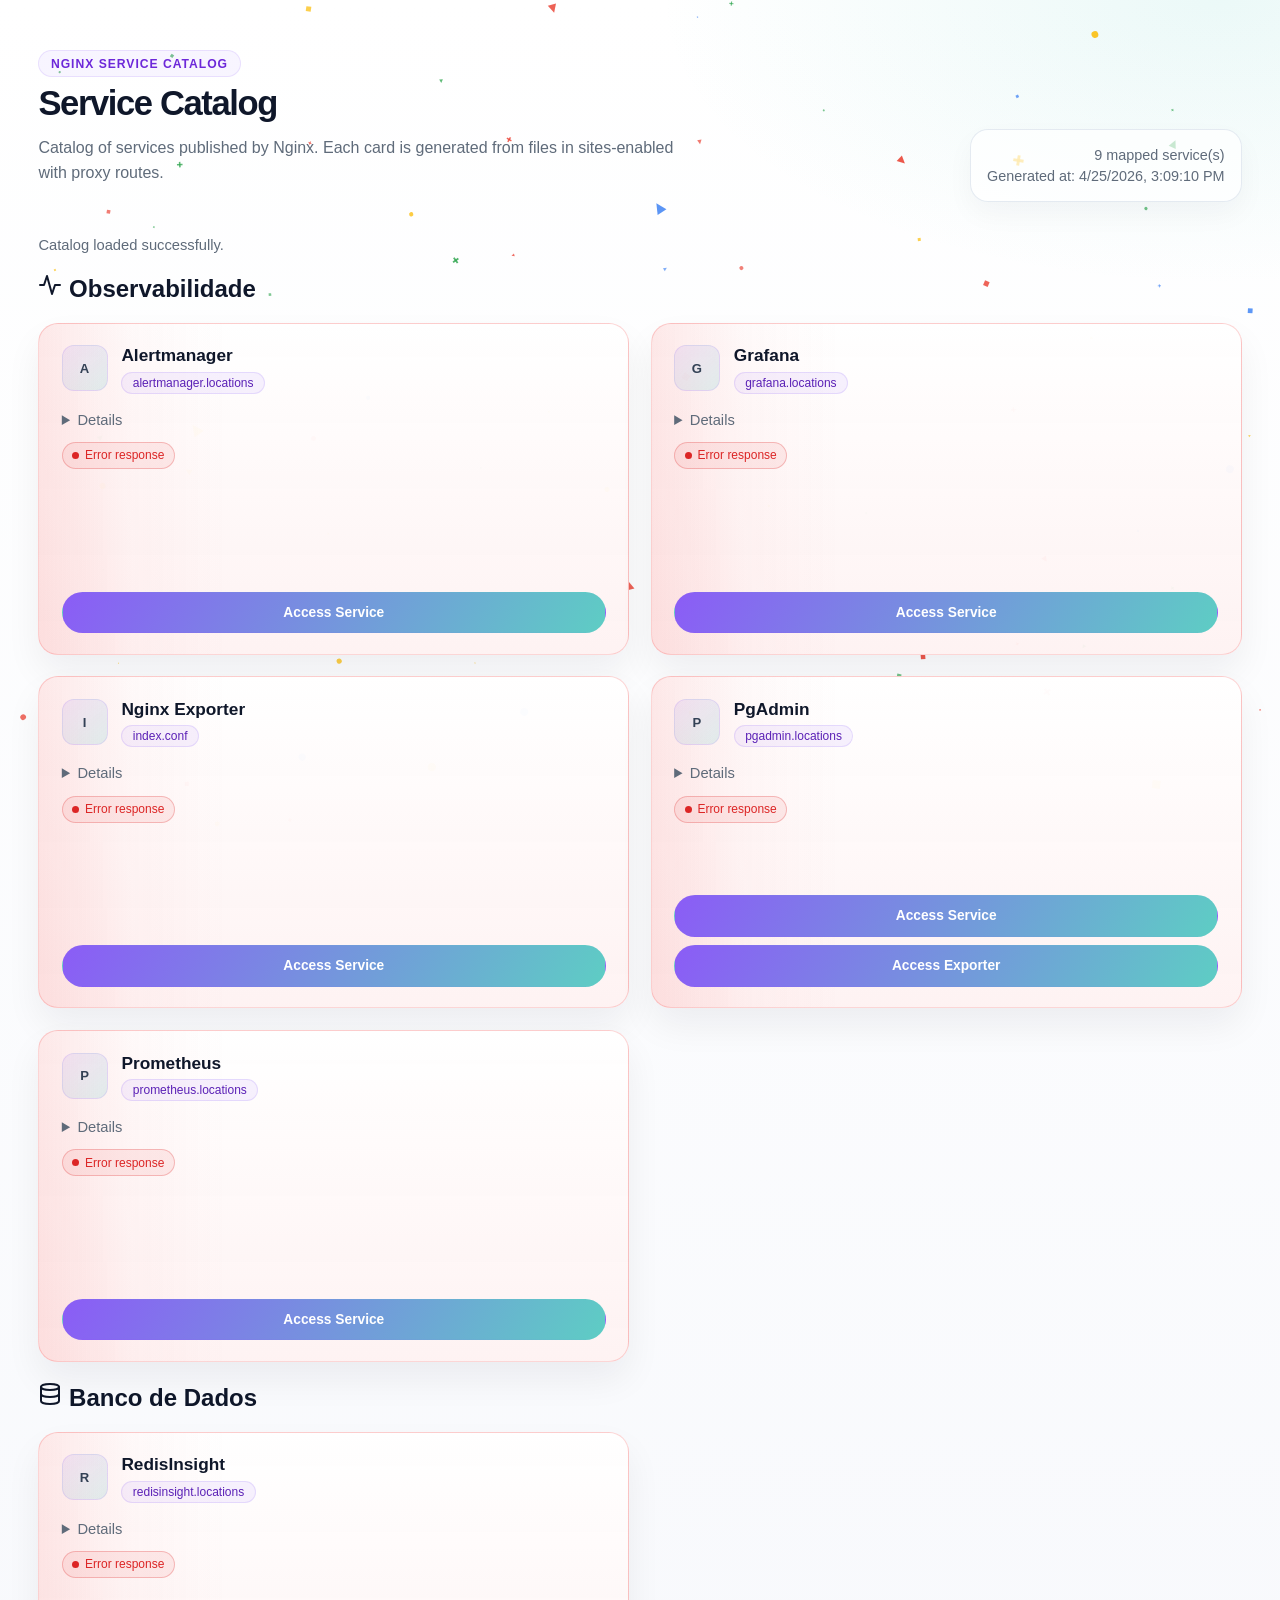
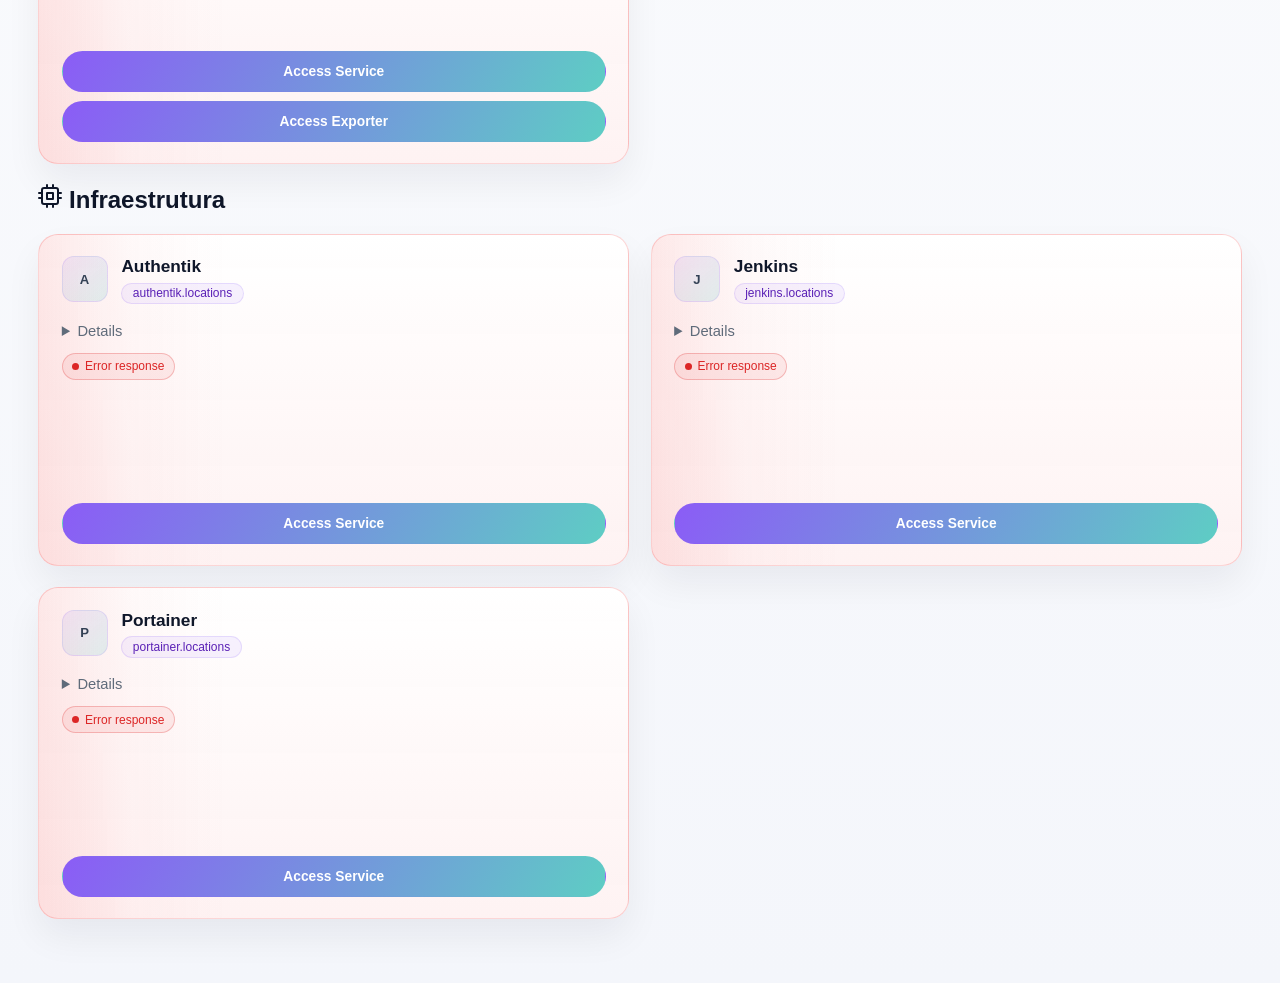
==== commit beee0c00: "feat: add PostgreSQL stack, implement service-specific error pages, and improve catalog generation l" ====
--- a/tools/docker/applications/nginx/configs/html/index/index.html
+++ b/tools/docker/applications/nginx/configs/html/index/index.html
@@ -7,6 +7,7 @@
     <link rel="stylesheet" href="./styles.css">
 </head>
 <body>
+    <canvas id="antigravity-canvas"></canvas>
     <main class="shell">
         <section class="hero">
             <div class="hero-copy">
@@ -21,30 +22,43 @@
         </section>
 
         <div id="status" class="status">Reading service configuration...</div>
-        <section id="catalog" class="grid" aria-live="polite"></section>
+        <div id="catalog-container" aria-live="polite"></div>
     </main>
 
     <script>
         const serviceIcons = {
-            alertmanager: { slug: "alertmanager", label: "Alertmanager" },
+            alertmanager: { slug: "prometheus", label: "Alertmanager" },
             authentik: { slug: "authentik", label: "Authentik" },
             grafana: { slug: "grafana", label: "Grafana" },
             jenkins: { slug: "jenkins", label: "Jenkins" },
+            nginxExporter: { slug: "nginx", label: "Nginx Exporter" },
+            postgres: { slug: "postgresql", label: "PostgreSQL" },
             portainer: { slug: "portainer", label: "Portainer" },
             prometheus: { slug: "prometheus", label: "Prometheus" },
+            redisinsight: { slug: "redis", label: "Redis Insight" },
             app: { slug: null, label: "Service" }
         };
 
         const countEl = document.getElementById('count');
         const generatedAtEl = document.getElementById('generatedAt');
         const statusEl = document.getElementById('status');
-        const catalogEl = document.getElementById('catalog');
+        const catalogEl = document.getElementById('catalog-container');
         const statusOrder = {
             online: 0,
             offline: 1,
             checking: 2
         };
 
+        function getServiceCategory(service) {
+            const src = (service.sourceFile || '').toLowerCase();
+            const name = (service.name || '').toLowerCase();
+            const combined = src + name;
+            if (combined.includes('prometheus') || combined.includes('grafana') || combined.includes('alertmanager') || combined.includes('exporter') || combined.includes('metrics')) return 'Observabilidade';
+            if (combined.includes('postgres') || combined.includes('pgadmin') || combined.includes('redis')) return 'Banco de Dados';
+            if (combined.includes('portainer') || combined.includes('authentik') || combined.includes('jenkins')) return 'Infraestrutura';
+            return 'Outros';
+        }
+
         function safeHostname() {
             const host = window.location.hostname || 'localhost';
             return host;
@@ -66,8 +80,11 @@
             if (sourceKey.includes('authentik') || nameKey.includes('authentik')) return 'authentik';
             if (sourceKey.includes('grafana') || nameKey.includes('grafana') || nameKey.includes('dashboard')) return 'grafana';
             if (sourceKey.includes('jenkins') || nameKey.includes('jenkins')) return 'jenkins';
+            if (sourceKey.includes('nginx-exporter') || nameKey.includes('nginx exporter') || nameKey.includes('exporter')) return 'nginxExporter';
+            if (sourceKey.includes('postgres') || nameKey.includes('postgres') || nameKey.includes('postgresql')) return 'postgres';
             if (sourceKey.includes('portainer') || nameKey.includes('portainer')) return 'portainer';
             if (sourceKey.includes('prometheus') || nameKey.includes('prometheus') || nameKey.includes('metrics')) return 'prometheus';
+            if (sourceKey.includes('redis') || nameKey.includes('redis') || nameKey.includes('insight')) return 'redisinsight';
 
             return 'app';
         }
@@ -77,8 +94,44 @@
             return serviceIcons[key] || serviceIcons.app;
         }
 
+        function normalizeCardName(value = '') {
+            return String(value || '')
+                .replace(/\.locations$/i, '')
+                .replace(/\.conf$/i, '')
+                .replace(/\.exporter$/i, '')
+                .trim();
+        }
+
+        function formatServiceDisplayName(rawName = '') {
+            const normalized = normalizeCardName(rawName).toLowerCase();
+            const knownNames = {
+                index: 'Nginx Exporter',
+                pgadmin: 'PgAdmin',
+                redisinsight: 'RedisInsight'
+            };
+
+            if (knownNames[normalized]) {
+                return knownNames[normalized];
+            }
+
+            return normalizeCardName(rawName)
+                .split(/[^a-zA-Z0-9]+/)
+                .filter(Boolean)
+                .map((part) => part.charAt(0).toUpperCase() + part.slice(1).toLowerCase())
+                .join(' ');
+        }
+
+        function getServiceBaseName(service) {
+            const sourceBase = normalizeCardName(service.sourceFile || '');
+            if (sourceBase) {
+                return sourceBase;
+            }
+
+            return normalizeCardName(service.name || 'service');
+        }
+
         function getFallbackIconLabel(service) {
-            const baseName = (service.sourceFile || service.name || 'service').replace(/\.locations$/i, '');
+            const baseName = getServiceBaseName(service);
             const compact = baseName
                 .split(/[^a-zA-Z0-9]+/)
                 .filter(Boolean)
@@ -90,7 +143,7 @@
         }
 
         function getCardLabel(service) {
-            return (service.sourceFile || service.name || 'service').replace(/\.locations$/i, '');
+            return formatServiceDisplayName(getServiceBaseName(service)) || 'Service';
         }
 
         function compareServicesByStatusAndName(left, right) {
@@ -104,24 +157,50 @@
             return getCardLabel(left).localeCompare(getCardLabel(right), undefined, { sensitivity: 'base' });
         }
 
-        function reorderCatalogCards(services) {
-            const cards = new Map();
-
-            catalogEl.querySelectorAll('.card').forEach((card) => {
-                cards.set(card.dataset.serviceSlug, card);
+        function getCategoryIcon(catName) {
+            const icons = {
+                'Observabilidade': '<svg width="24" height="24" viewBox="0 0 24 24" fill="none" stroke="currentColor" stroke-width="2" stroke-linecap="round" stroke-linejoin="round"><path d="M2 12h4l3-9 5 18 3-9h5"/></svg>',
+                'Banco de Dados': '<svg width="24" height="24" viewBox="0 0 24 24" fill="none" stroke="currentColor" stroke-width="2" stroke-linecap="round" stroke-linejoin="round"><ellipse cx="12" cy="5" rx="9" ry="3"/><path d="M21 12c0 1.66-4 3-9 3s-9-1.34-9-3"/><path d="M3 5v14c0 1.66 4 3 9 3s9-1.34 9-3V5"/></svg>',
+                'Infraestrutura': '<svg width="24" height="24" viewBox="0 0 24 24" fill="none" stroke="currentColor" stroke-width="2" stroke-linecap="round" stroke-linejoin="round"><rect x="4" y="4" width="16" height="16" rx="2" ry="2"/><rect x="9" y="9" width="6" height="6"/><line x1="9" y1="1" x2="9" y2="4"/><line x1="15" y1="1" x2="15" y2="4"/><line x1="9" y1="20" x2="9" y2="23"/><line x1="15" y1="20" x2="15" y2="23"/><line x1="20" y1="9" x2="23" y2="9"/><line x1="20" y1="14" x2="23" y2="14"/><line x1="1" y1="9" x2="4" y2="9"/><line x1="1" y1="14" x2="4" y2="14"/></svg>',
+                'Outros': '<svg width="24" height="24" viewBox="0 0 24 24" fill="none" stroke="currentColor" stroke-width="2" stroke-linecap="round" stroke-linejoin="round"><polygon points="12 2 2 7 12 12 22 7 12 2"/><polyline points="2 17 12 22 22 17"/><polyline points="2 12 12 17 22 12"/></svg>'
+            };
+            return icons[catName] || icons['Outros'];
+        }
+
+        function renderCategories(services) {
+            const categories = { 'Observabilidade': [], 'Banco de Dados': [], 'Infraestrutura': [], 'Outros': [] };
+            const sortedServices = services.slice().sort(compareServicesByStatusAndName);
+            for (const service of sortedServices) {
+                categories[getServiceCategory(service)].push(service);
+            }
+            let html = '';
+            for (const [catName, catServices] of Object.entries(categories)) {
+                if (catServices.length === 0) continue;
+                html += `<div class="category-block" data-category="${catName}">`;
+                html += `<h2 class="category-header">${getCategoryIcon(catName)} <span>${catName}</span></h2>`;
+                html += `<section class="grid" aria-live="polite">`;
+                html += catServices.map(cardTemplate).join('');
+                html += `</section></div>`;
+            }
+            catalogEl.innerHTML = html;
+            wireIconFallbacks();
+        }
+
+        function reorderCatalogCards() {
+            const grids = document.querySelectorAll('.grid');
+            grids.forEach(grid => {
+                const cards = Array.from(grid.querySelectorAll('.card'));
+                cards.sort((a, b) => {
+                    const statusA = Array.from(a.classList).find(c => c.startsWith('status-')) || 'status-checking';
+                    const statusB = Array.from(b.classList).find(c => c.startsWith('status-')) || 'status-checking';
+                    const stateOrder = { 'status-online': 0, 'status-offline': 1, 'status-checking': 2 };
+                    const pA = stateOrder[statusA] ?? 2;
+                    const pB = stateOrder[statusB] ?? 2;
+                    if (pA !== pB) return pA - pB;
+                    return a.querySelector('.title').textContent.localeCompare(b.querySelector('.title').textContent, undefined, { sensitivity: 'base' });
+                });
+                grid.replaceChildren(...cards);
             });
-
-            const orderedCards = services
-                .slice()
-                .sort(compareServicesByStatusAndName)
-                .map((service) => cards.get((service.slug || service.name || 'service').replace(/[^a-zA-Z0-9_-]/g, '-')))
-                .filter(Boolean);
-
-            catalogEl.replaceChildren(...orderedCards);
-        }
-
-        function getSourceKey(sourceFile = '') {
-            return sourceFile.toLowerCase().replace(/\..*$/, '');
         }
 
         function choosePrimaryRoute(service) {
@@ -133,9 +212,12 @@
                 return '/';
             }
 
-            const sourceKey = getSourceKey(service.sourceFile || '');
-            const preferred = routes.find((route) => sourceKey && route.toLowerCase().includes(`/${sourceKey}`));
-            return preferred || routes[0];
+            const firstNonExporter = routes.find((route) => !String(route || '').toLowerCase().includes('.exporter'));
+            return firstNonExporter || routes[0];
+        }
+
+        function chooseExporterRoute(routes = []) {
+            return routes.find((route) => String(route || '').toLowerCase().includes('.exporter')) || null;
         }
 
         function groupServicesByCard(services) {
@@ -167,10 +249,12 @@
 
             return Array.from(grouped.values()).map((service) => {
                 const primaryRoute = choosePrimaryRoute(service);
+                const exporterRoute = chooseExporterRoute(service.routes);
                 return {
                     ...service,
                     route: primaryRoute,
                     proxyUrl: primaryRoute,
+                    exporterRoute,
                     slug: (service.sourceFile || service.slug || service.name || 'service').toLowerCase().replace(/[^a-z0-9_-]/g, '-'),
                     icon: resolveIconKey(service),
                     upstream: (service.upstreams && service.upstreams[0]) || service.upstream || 'N/A'
@@ -180,6 +264,7 @@
 
         function cardTemplate(service) {
             const proxyUrl = buildProxyUrl(service.proxyUrl || service.route);
+            const exporterUrl = service.exporterRoute ? buildProxyUrl(service.exporterRoute) : null;
             const cardName = getCardLabel(service);
             const iconMeta = getServiceIconMeta(service);
             const fallbackLabel = getFallbackIconLabel(service);
@@ -191,10 +276,10 @@
                 ? service.routes
                 : [service.route].filter(Boolean);
             const routesHtml = routes
-                .map((route) => `<div class="route-item">${route}</div>`)
+                .map((route) => `<span class="resource-link">${route} <svg width="16" height="16" viewBox="0 0 24 24" fill="none" stroke="currentColor" stroke-width="2"><path d="M9 18l6-6-6-6"/></svg></span>`)
                 .join('');
             const upstreamHtml = upstreams
-                .map((upstream) => `<div class="route-item">${upstream}</div>`)
+                .map((upstream) => `<span class="resource-link">${upstream} <svg width="16" height="16" viewBox="0 0 24 24" fill="none" stroke="currentColor" stroke-width="2"><path d="M9 18l6-6-6-6"/></svg></span>`)
                 .join('');
 
             return `
@@ -208,25 +293,25 @@
                             <span class="tag">${service.sourceFile}</span>
                         </div>
                     </div>
-                    <div class="card-summary">
-                        <div class="summary-item">
-                            <span class="k">Routes</span>
-                            <span class="v">${routes.length}</span>
-                        </div>
-                        <div class="summary-item">
-                            <span class="k">Proxies</span>
-                            <span class="v">${upstreams.length}</span>
-                        </div>
-                    </div>
                     <div class="info">
-                        <div class="section-label">Routes</div>
-                        <div class="routes">${routesHtml}</div>
-                        <div class="section-label">Upstreams</div>
-                        <div class="routes">${upstreamHtml}</div>
+                        <details class="clean-details">
+                            <summary>Details</summary>
+                            <div class="resources-list">
+                                <div class="resource-group">
+                                    <span class="resource-label">Routes (${routes.length})</span>
+                                    ${routesHtml}
+                                </div>
+                                <div class="resource-group">
+                                    <span class="resource-label">Proxies (${upstreams.length})</span>
+                                    ${upstreamHtml}
+                                </div>
+                            </div>
+                        </details>
                         <div class="status-pill checking" data-health="${safeSlug}">Checking</div>
                     </div>
                     <div class="actions">
-                        <a class="btn proxy" href="${proxyUrl}" target="_blank" rel="noopener noreferrer">Access via Proxy</a>
+                        <a class="btn proxy" href="${proxyUrl}" target="_blank" rel="noopener noreferrer">Access Service</a>
+                        ${exporterUrl ? `<a class="btn proxy" href="${exporterUrl}" target="_blank" rel="noopener noreferrer">Access Exporter</a>` : ''}
                     </div>
                 </article>
             `;
@@ -263,12 +348,14 @@
 
         async function paintHealthStatuses(services) {
             const checks = services.map(async (service) => {
+                const proxyUrl = buildProxyUrl(service.proxyUrl || service.route);
+                const result = await checkServiceHealth(proxyUrl);
+                service.status = result.state;
+
                 const slug = (service.slug || service.name || 'service').replace(/[^a-zA-Z0-9_-]/g, '-');
                 const el = document.querySelector(`[data-health="${slug}"]`);
                 if (!el) return;
 
-                const proxyUrl = buildProxyUrl(service.proxyUrl || service.route);
-                const result = await checkServiceHealth(proxyUrl);
                 el.classList.remove('checking');
                 el.classList.add(result.state);
                 el.textContent = result.label;
@@ -278,12 +365,10 @@
                     card.classList.remove('status-checking', 'status-online', 'status-offline');
                     card.classList.add(`status-${result.state}`);
                 }
-
-                service.status = result.state;
             });
 
             await Promise.all(checks);
-            reorderCatalogCards(services);
+            reorderCatalogCards();
         }
 
         function wireIconFallbacks() {
@@ -321,8 +406,7 @@
                 }
 
                 statusEl.textContent = 'Catalog loaded successfully.';
-                catalogEl.innerHTML = services.map(cardTemplate).join('');
-                wireIconFallbacks();
+                renderCategories(services);
                 paintHealthStatuses(services);
             } catch (error) {
                 statusEl.textContent = 'Could not load the automatic catalog.';
@@ -336,6 +420,150 @@
         }
 
         loadCatalog();
+
+        /* ── Antigravity Confetti Engine ── */
+        const canvas = document.getElementById('antigravity-canvas');
+        const ctx = canvas.getContext('2d');
+
+        // Smooth mouse tracking
+        let mouseNormX = 0; // -1 to 1 (left to right)
+        let mouseNormY = 0; // -1 to 1 (top to bottom)
+        let smoothMouseX = 0;
+        let smoothMouseY = 0;
+
+        const GOOGLE_COLORS = ['#EA4335', '#4285F4', '#FBBC05', '#34A853'];
+        const SHAPE_TYPES = ['circle', 'square', 'triangle', 'plus'];
+        const PARTICLE_COUNT = 80;
+        const PARALLAX_STRENGTH = 60; // max px shift at depth 1.0
+
+        function resizeCanvas() {
+            canvas.width = window.innerWidth;
+            canvas.height = window.innerHeight;
+        }
+        window.addEventListener('resize', () => { resizeCanvas(); seedParticles(); });
+        resizeCanvas();
+
+        // Poisson-ish distribution: divide viewport into a grid and jitter
+        function poissonSeed(count, w, h) {
+            const cols = Math.ceil(Math.sqrt(count * (w / h)));
+            const rows = Math.ceil(count / cols);
+            const cellW = w / cols;
+            const cellH = h / rows;
+            const pts = [];
+            for (let r = 0; r < rows; r++) {
+                for (let c = 0; c < cols; c++) {
+                    if (pts.length >= count) break;
+                    pts.push({
+                        x: (c + Math.random()) * cellW,
+                        y: (r + Math.random()) * cellH
+                    });
+                }
+            }
+            return pts;
+        }
+
+        class Confetti {
+            constructor(x, y) {
+                this.baseX = x;
+                this.baseY = y;
+                this.depth = Math.random() * 0.8 + 0.2;     // 0.2 – 1.0 (far – near)
+                this.size  = (4 + Math.random() * 8) * this.depth; // 1–9 px effective
+                this.color = GOOGLE_COLORS[Math.floor(Math.random() * 4)];
+                this.shape = SHAPE_TYPES[Math.floor(Math.random() * 4)];
+                this.angle = Math.random() * Math.PI * 2;
+                this.angleV = (Math.random() - 0.5) * 0.02;  // slow self-rotation
+                this.floatSpeed = (0.15 + Math.random() * 0.35) * this.depth;
+                this.driftX = (Math.random() - 0.5) * 0.2;
+                this.opacity = 0.55 + this.depth * 0.35;     // far = faint, near = vivid
+                this.y = this.baseY;
+                this.x = this.baseX;
+            }
+            update() {
+                // Gentle upward float
+                this.y -= this.floatSpeed;
+                this.x += this.driftX;
+                this.angle += this.angleV;
+                // Wrap when off screen
+                if (this.y < -40) this.y = canvas.height + 40;
+                if (this.x < -40) this.x = canvas.width + 40;
+                if (this.x > canvas.width + 40) this.x = -40;
+            }
+            draw(ctx, px, py) {
+                // Parallax offset: deeper particles move less
+                const offX = px * this.depth;
+                const offY = py * this.depth;
+                const drawX = this.x + offX;
+                const drawY = this.y + offY;
+
+                ctx.save();
+                ctx.globalAlpha = this.opacity;
+                ctx.translate(drawX, drawY);
+                ctx.rotate(this.angle);
+                ctx.fillStyle = this.color;
+                const s = this.size;
+                const hs = s / 2;
+
+                switch (this.shape) {
+                    case 'circle':
+                        ctx.beginPath();
+                        ctx.arc(0, 0, hs, 0, Math.PI * 2);
+                        ctx.fill();
+                        break;
+                    case 'square':
+                        ctx.fillRect(-hs, -hs, s, s);
+                        break;
+                    case 'triangle':
+                        ctx.beginPath();
+                        ctx.moveTo(0, -hs);
+                        ctx.lineTo(hs, hs);
+                        ctx.lineTo(-hs, hs);
+                        ctx.closePath();
+                        ctx.fill();
+                        break;
+                    case 'plus': {
+                        const t = s * 0.28;
+                        ctx.fillRect(-t / 2, -hs, t, s);
+                        ctx.fillRect(-hs, -t / 2, s, t);
+                        break;
+                    }
+                }
+                ctx.restore();
+            }
+        }
+
+        let confetti = [];
+
+        function seedParticles() {
+            confetti = [];
+            const positions = poissonSeed(PARTICLE_COUNT, canvas.width, canvas.height);
+            positions.forEach(p => confetti.push(new Confetti(p.x, p.y)));
+        }
+        seedParticles();
+
+        document.addEventListener('mousemove', (e) => {
+            mouseNormX = (e.clientX / window.innerWidth  - 0.5) * 2; // -1 … 1
+            mouseNormY = (e.clientY / window.innerHeight - 0.5) * 2;
+        });
+
+        function tick() {
+            // Smooth interpolation toward target mouse position
+            smoothMouseX += (mouseNormX - smoothMouseX) * 0.08;
+            smoothMouseY += (mouseNormY - smoothMouseY) * 0.08;
+
+            ctx.clearRect(0, 0, canvas.width, canvas.height);
+
+            // Global parallax offset (opposite direction of mouse)
+            const px = -smoothMouseX * PARALLAX_STRENGTH;
+            const py = -smoothMouseY * PARALLAX_STRENGTH;
+
+            confetti.forEach(c => {
+                c.update();
+                c.draw(ctx, px, py);
+            });
+            
+            requestAnimationFrame(tick);
+        }
+        tick();
     </script>
 </body>
 </html>
--- a/tools/docker/applications/nginx/configs/html/index/styles.css
+++ b/tools/docker/applications/nginx/configs/html/index/styles.css
@@ -26,6 +26,17 @@
     min-height: 100vh;
 }
 
+#antigravity-canvas {
+    position: fixed;
+    top: 0;
+    left: 0;
+    width: 100vw;
+    height: 100vh;
+    pointer-events: none;
+    z-index: -1;
+    display: block;
+}
+
 .shell {
     width: min(1280px, 94vw);
     margin: 0 auto;
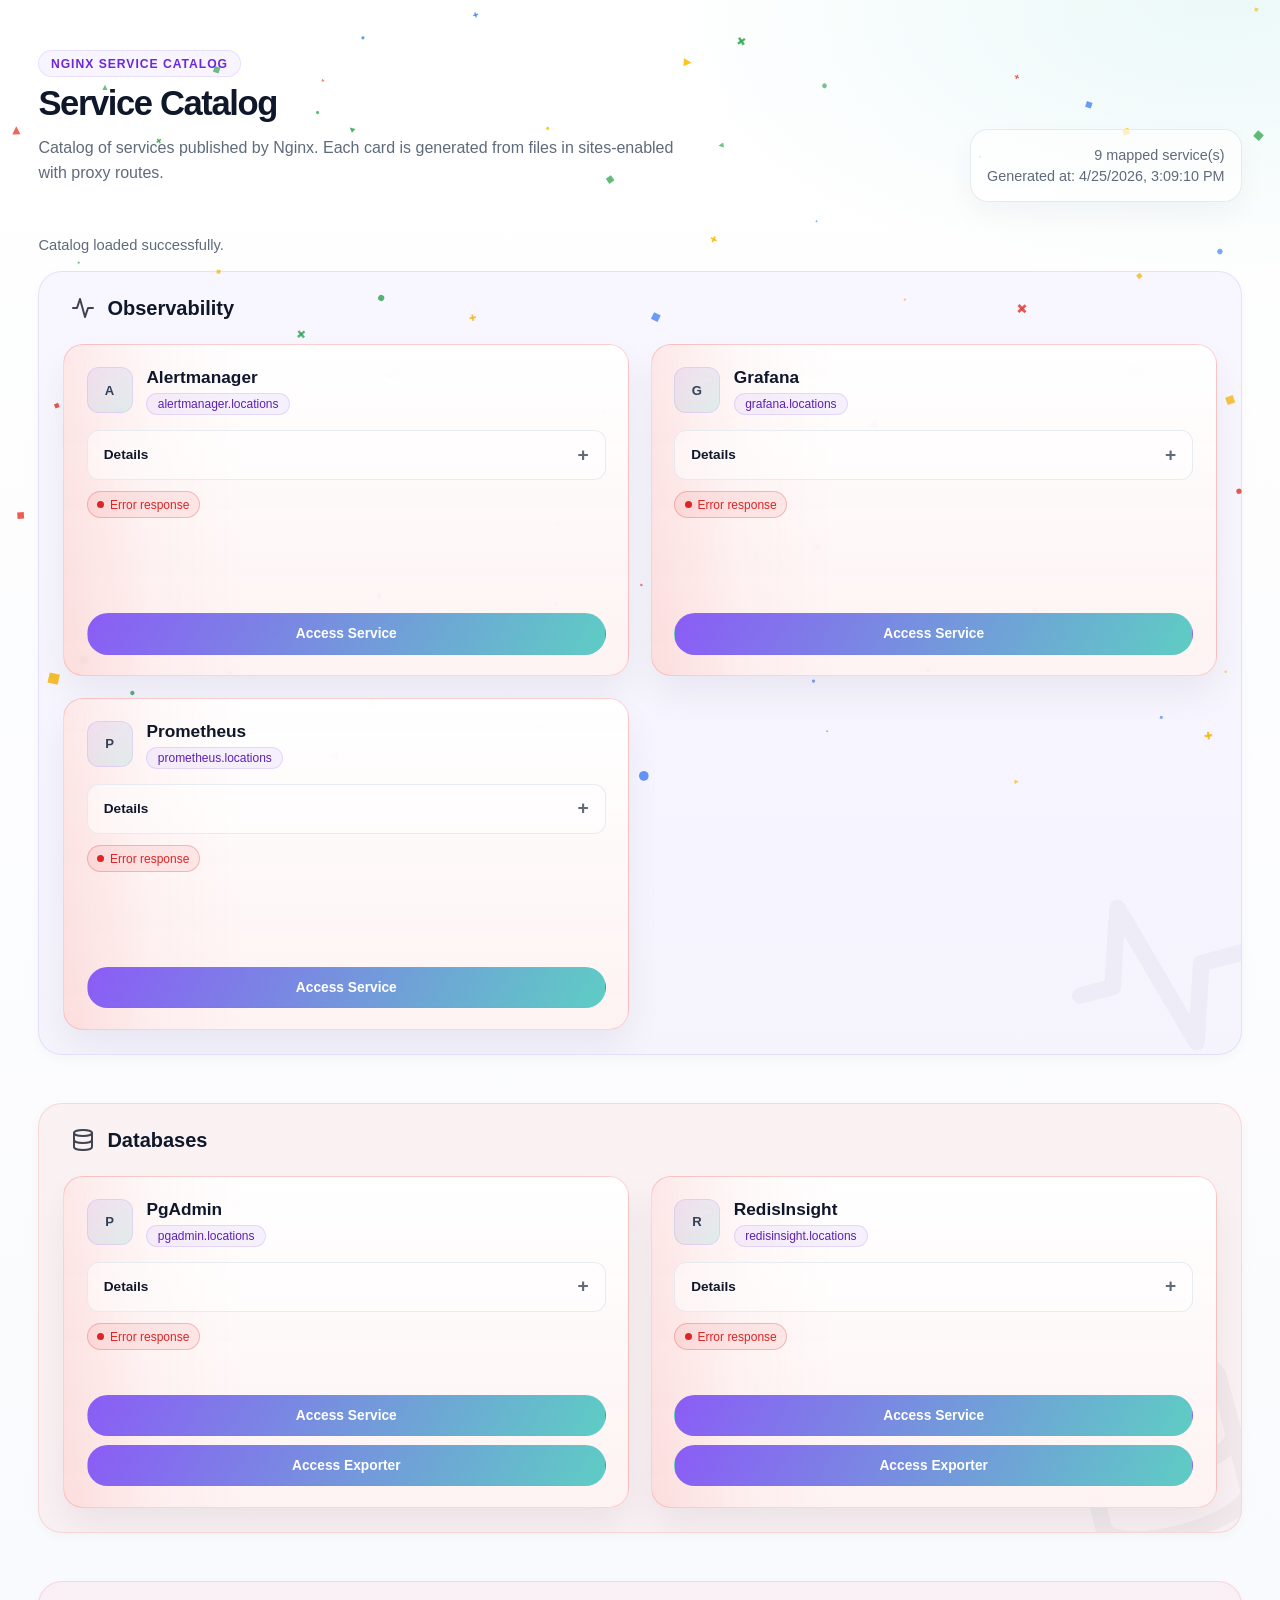
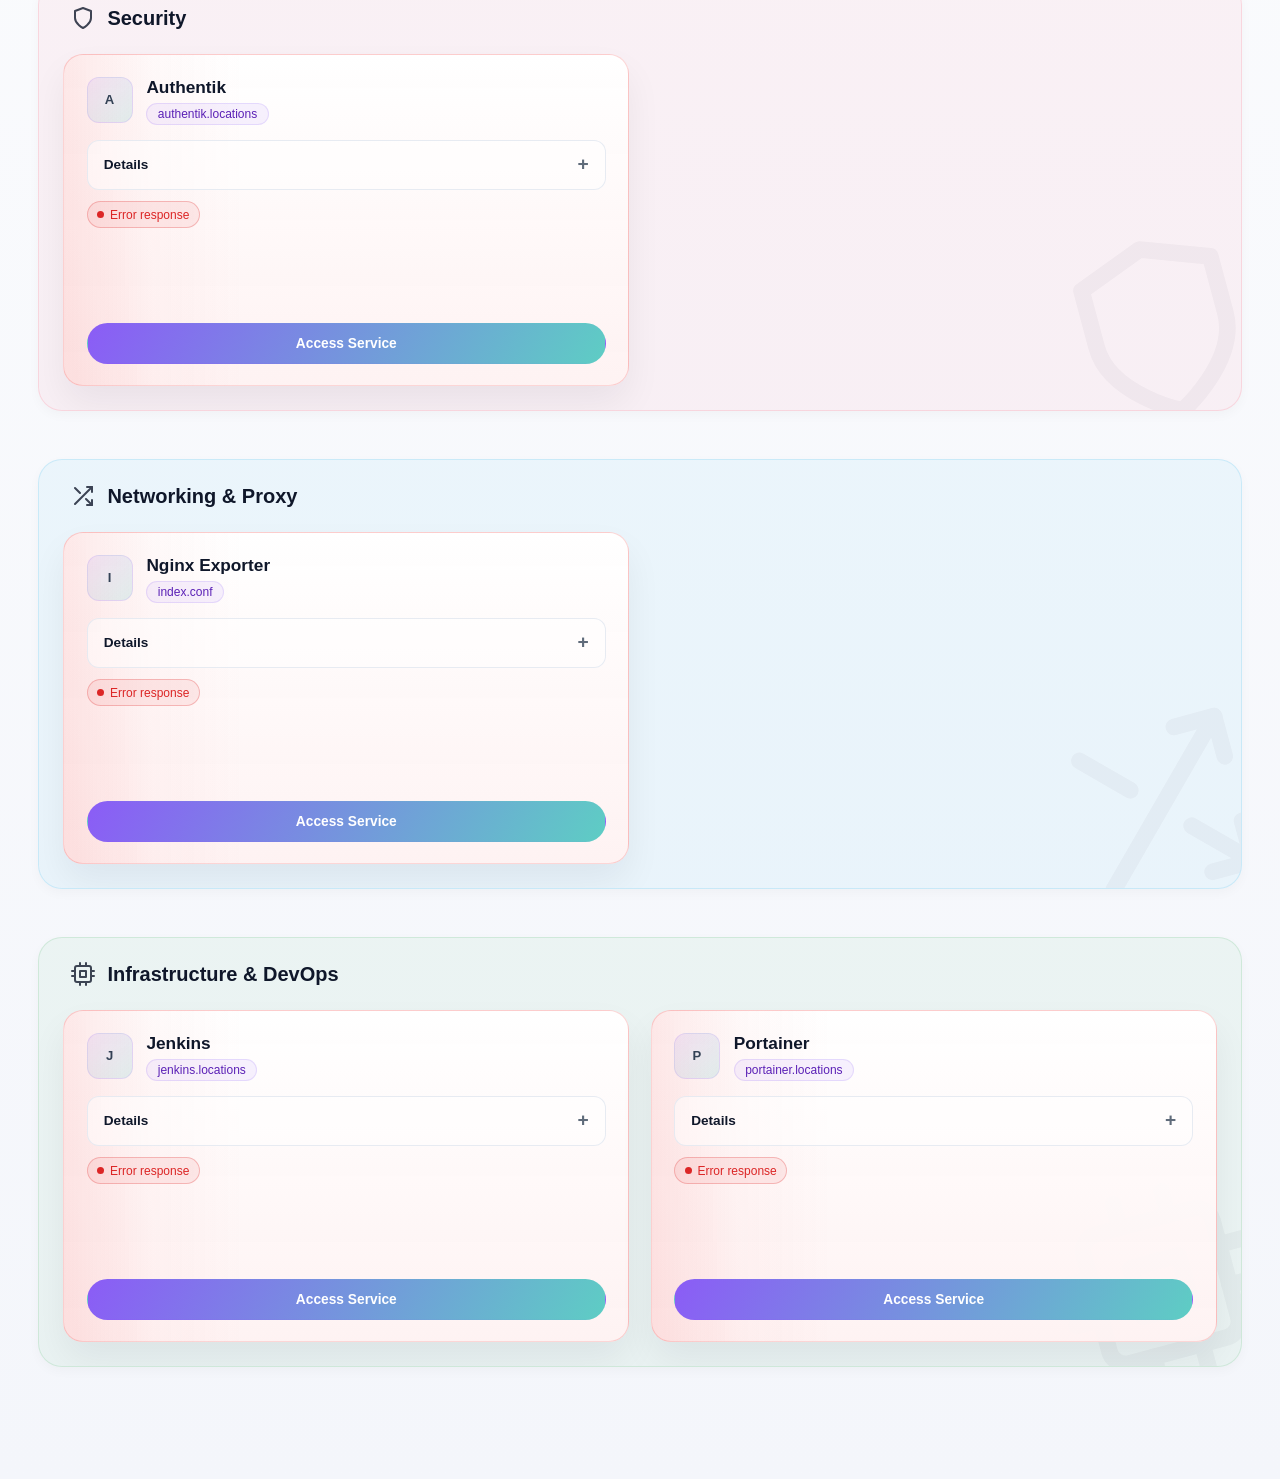
==== commit 5d8eaa87: "feat: categorize services with keyword-based grouping and add stylized UI blocks with background wat" ====
--- a/tools/docker/applications/nginx/configs/html/index/index.html
+++ b/tools/docker/applications/nginx/configs/html/index/index.html
@@ -52,11 +52,23 @@
         function getServiceCategory(service) {
             const src = (service.sourceFile || '').toLowerCase();
             const name = (service.name || '').toLowerCase();
-            const combined = src + name;
-            if (combined.includes('prometheus') || combined.includes('grafana') || combined.includes('alertmanager') || combined.includes('exporter') || combined.includes('metrics')) return 'Observabilidade';
-            if (combined.includes('postgres') || combined.includes('pgadmin') || combined.includes('redis')) return 'Banco de Dados';
-            if (combined.includes('portainer') || combined.includes('authentik') || combined.includes('jenkins')) return 'Infraestrutura';
-            return 'Outros';
+            const combined = src + ' ' + name;
+            
+            const keywords = {
+                'Databases': ['postgres', 'pgadmin', 'mysql', 'mariadb', 'redis', 'mongo', 'mssql', 'oracle', 'sqlite', 'rabbitmq', 'kafka', 'nats', 'pulsar', 'clickhouse', 'cassandra', 'scylla', 'surrealdb', 'db', 'database', 'sql', 'nosql', 'broker', 'queue'],
+                'Security': ['vault', 'snyk', 'trivy', 'falco', 'aqua', 'checkov', 'sonarqube', 'security', 'auth', 'oauth', 'identity', 'cert', 'keycloak', 'authentik'],
+                'Networking & Proxy': ['nginx', 'traefik', 'haproxy', 'istio', 'linkerd', 'cilium', 'envoy', 'caddy', 'proxy', 'gateway', 'loadbalancer', 'network', 'vpn', 'dns'],
+                'Infrastructure & DevOps': ['portainer', 'jenkins', 'gitlab', 'github', 'argocd', 'flux', 'harbor', 'rancher', 'nomad', 'consul', 'terraform', 'ansible', 'container', 'orchestration', 'deploy', 'pipeline', 'cicd', 'infra'],
+                'Observability': ['prometheus', 'grafana', 'alertmanager', 'vmalert', 'loki', 'tempo', 'jaeger', 'zabbix', 'netdata', 'exporter', 'metrics', 'dashboard', 'tracing', 'logging', 'kibana', 'elasticsearch', 'fluentd', 'logstash', 'monitoring', 'stats']
+            };
+
+            for (const [category, words] of Object.entries(keywords)) {
+                if (words.some(word => combined.includes(word))) {
+                    return category;
+                }
+            }
+
+            return 'Others';
         }
 
         function safeHostname() {
@@ -159,16 +171,25 @@
 
         function getCategoryIcon(catName) {
             const icons = {
-                'Observabilidade': '<svg width="24" height="24" viewBox="0 0 24 24" fill="none" stroke="currentColor" stroke-width="2" stroke-linecap="round" stroke-linejoin="round"><path d="M2 12h4l3-9 5 18 3-9h5"/></svg>',
-                'Banco de Dados': '<svg width="24" height="24" viewBox="0 0 24 24" fill="none" stroke="currentColor" stroke-width="2" stroke-linecap="round" stroke-linejoin="round"><ellipse cx="12" cy="5" rx="9" ry="3"/><path d="M21 12c0 1.66-4 3-9 3s-9-1.34-9-3"/><path d="M3 5v14c0 1.66 4 3 9 3s9-1.34 9-3V5"/></svg>',
-                'Infraestrutura': '<svg width="24" height="24" viewBox="0 0 24 24" fill="none" stroke="currentColor" stroke-width="2" stroke-linecap="round" stroke-linejoin="round"><rect x="4" y="4" width="16" height="16" rx="2" ry="2"/><rect x="9" y="9" width="6" height="6"/><line x1="9" y1="1" x2="9" y2="4"/><line x1="15" y1="1" x2="15" y2="4"/><line x1="9" y1="20" x2="9" y2="23"/><line x1="15" y1="20" x2="15" y2="23"/><line x1="20" y1="9" x2="23" y2="9"/><line x1="20" y1="14" x2="23" y2="14"/><line x1="1" y1="9" x2="4" y2="9"/><line x1="1" y1="14" x2="4" y2="14"/></svg>',
-                'Outros': '<svg width="24" height="24" viewBox="0 0 24 24" fill="none" stroke="currentColor" stroke-width="2" stroke-linecap="round" stroke-linejoin="round"><polygon points="12 2 2 7 12 12 22 7 12 2"/><polyline points="2 17 12 22 22 17"/><polyline points="2 12 12 17 22 12"/></svg>'
+                'Observability': '<svg width="24" height="24" viewBox="0 0 24 24" fill="none" stroke="currentColor" stroke-width="2" stroke-linecap="round" stroke-linejoin="round"><path d="M2 12h4l3-9 5 18 3-9h5"/></svg>',
+                'Databases': '<svg width="24" height="24" viewBox="0 0 24 24" fill="none" stroke="currentColor" stroke-width="2" stroke-linecap="round" stroke-linejoin="round"><ellipse cx="12" cy="5" rx="9" ry="3"/><path d="M21 12c0 1.66-4 3-9 3s-9-1.34-9-3"/><path d="M3 5v14c0 1.66 4 3 9 3s9-1.34 9-3V5"/></svg>',
+                'Infrastructure & DevOps': '<svg width="24" height="24" viewBox="0 0 24 24" fill="none" stroke="currentColor" stroke-width="2" stroke-linecap="round" stroke-linejoin="round"><rect x="4" y="4" width="16" height="16" rx="2" ry="2"/><rect x="9" y="9" width="6" height="6"/><line x1="9" y1="1" x2="9" y2="4"/><line x1="15" y1="1" x2="15" y2="4"/><line x1="9" y1="20" x2="9" y2="23"/><line x1="15" y1="20" x2="15" y2="23"/><line x1="20" y1="9" x2="23" y2="9"/><line x1="20" y1="14" x2="23" y2="14"/><line x1="1" y1="9" x2="4" y2="9"/><line x1="1" y1="14" x2="4" y2="14"/></svg>',
+                'Security': '<svg width="24" height="24" viewBox="0 0 24 24" fill="none" stroke="currentColor" stroke-width="2" stroke-linecap="round" stroke-linejoin="round"><path d="M12 22s8-4 8-10V5l-8-3-8 3v7c0 6 8 10 8 10z"/></svg>',
+                'Networking & Proxy': '<svg width="24" height="24" viewBox="0 0 24 24" fill="none" stroke="currentColor" stroke-width="2" stroke-linecap="round" stroke-linejoin="round"><polyline points="16 3 21 3 21 8"/><line x1="4" y1="20" x2="21" y2="3"/><polyline points="21 16 21 21 16 21"/><line x1="15" y1="15" x2="21" y2="21"/><line x1="4" y1="4" x2="9" y2="9"/></svg>',
+                'Others': '<svg width="24" height="24" viewBox="0 0 24 24" fill="none" stroke="currentColor" stroke-width="2" stroke-linecap="round" stroke-linejoin="round"><polygon points="12 2 2 7 12 12 22 7 12 2"/><polyline points="2 17 12 22 22 17"/><polyline points="2 12 12 17 22 12"/></svg>'
             };
-            return icons[catName] || icons['Outros'];
+            return icons[catName] || icons['Others'];
         }
 
         function renderCategories(services) {
-            const categories = { 'Observabilidade': [], 'Banco de Dados': [], 'Infraestrutura': [], 'Outros': [] };
+            const categories = { 
+                'Observability': [], 
+                'Databases': [], 
+                'Security': [],
+                'Networking & Proxy': [],
+                'Infrastructure & DevOps': [], 
+                'Others': [] 
+            };
             const sortedServices = services.slice().sort(compareServicesByStatusAndName);
             for (const service of sortedServices) {
                 categories[getServiceCategory(service)].push(service);
@@ -177,6 +198,7 @@
             for (const [catName, catServices] of Object.entries(categories)) {
                 if (catServices.length === 0) continue;
                 html += `<div class="category-block" data-category="${catName}">`;
+                html += `<div class="category-watermark">${getCategoryIcon(catName)}</div>`;
                 html += `<h2 class="category-header">${getCategoryIcon(catName)} <span>${catName}</span></h2>`;
                 html += `<section class="grid" aria-live="polite">`;
                 html += catServices.map(cardTemplate).join('');
--- a/tools/docker/applications/nginx/configs/html/index/styles.css
+++ b/tools/docker/applications/nginx/configs/html/index/styles.css
@@ -9,6 +9,14 @@
     --accent-2: #5ecdc4;
     --danger: #dc2626;
     --ok: #16a34a;
+    
+    /* Category Colors */
+    --cat-obs: rgba(139, 92, 246, 0.05);
+    --cat-db: rgba(234, 67, 53, 0.05);
+    --cat-infra: rgba(52, 168, 83, 0.05);
+    --cat-sec: rgba(244, 63, 94, 0.05);
+    --cat-net: rgba(14, 165, 233, 0.05);
+    --cat-other: rgba(100, 116, 139, 0.05);
 }
 
 * { box-sizing: border-box; }
@@ -363,3 +371,140 @@
         padding: 1rem;
     }
 }
+
+/* ── Category Sections ── */
+.category-block {
+    margin-bottom: 3rem;
+    padding: 1.5rem;
+    border-radius: 24px;
+    border: 1px solid rgba(226, 232, 240, 0.8);
+    background: var(--surface);
+    box-shadow: 0 4px 12px rgba(15, 23, 42, 0.03);
+    transition: transform 0.2s ease;
+}
+
+.category-block:hover {
+    transform: translateY(-2px);
+}
+
+.category-block[data-category="Observability"] { background: var(--cat-obs); border-color: rgba(139, 92, 246, 0.15); }
+.category-block[data-category="Databases"] { background: var(--cat-db); border-color: rgba(234, 67, 53, 0.15); }
+.category-block[data-category="Infrastructure & DevOps"] { background: var(--cat-infra); border-color: rgba(52, 168, 83, 0.15); }
+.category-block[data-category="Security"] { background: var(--cat-sec); border-color: rgba(244, 63, 94, 0.15); }
+.category-block[data-category="Networking & Proxy"] { background: var(--cat-net); border-color: rgba(14, 165, 233, 0.15); }
+.category-block[data-category="Others"] { background: var(--cat-other); border-color: rgba(100, 116, 139, 0.15); }
+
+.category-block {
+    position: relative;
+    overflow: hidden;
+}
+
+.category-watermark {
+    position: absolute;
+    bottom: -20px;
+    right: -20px;
+    width: 200px;
+    height: 200px;
+    opacity: 0.03;
+    pointer-events: none;
+    z-index: 0;
+    transform: rotate(-15deg);
+}
+
+.category-watermark svg {
+    width: 100%;
+    height: 100%;
+}
+
+.category-header {
+    display: flex;
+    align-items: center;
+    gap: 0.75rem;
+    font-size: 1.25rem;
+    font-weight: 700;
+    margin: 0 0 1.5rem 0.5rem;
+    color: var(--text);
+}
+
+.category-header svg {
+    opacity: 0.8;
+}
+
+/* ── Details Refinement ── */
+.clean-details {
+    background: rgba(255, 255, 255, 0.5);
+    border: 1px solid rgba(226, 232, 240, 0.8);
+    border-radius: 12px;
+    overflow: hidden;
+    transition: all 0.2s ease;
+}
+
+.clean-details[open] {
+    background: #ffffff;
+    box-shadow: 0 4px 12px rgba(15, 23, 42, 0.04);
+}
+
+.clean-details summary {
+    padding: 0.6rem 1rem;
+    cursor: pointer;
+    font-weight: 600;
+    font-size: 0.85rem;
+    color: var(--text);
+    list-style: none;
+    display: flex;
+    align-items: center;
+    justify-content: space-between;
+}
+
+.clean-details summary::after {
+    content: "+";
+    font-size: 1.2rem;
+    color: var(--muted);
+    transition: transform 0.2s ease;
+}
+
+.clean-details[open] summary::after {
+    transform: rotate(45deg);
+}
+
+.resources-list {
+    padding: 0 1rem 1rem;
+    display: grid;
+    gap: 1rem;
+}
+
+.resource-group {
+    display: flex;
+    flex-direction: column;
+    gap: 0.4rem;
+}
+
+.resource-group + .resource-group {
+    border-top: 1px solid rgba(226, 232, 240, 0.6);
+    padding-top: 0.8rem;
+}
+
+.resource-label {
+    font-size: 0.7rem;
+    font-weight: 700;
+    color: var(--muted);
+    text-transform: uppercase;
+    letter-spacing: 0.05em;
+}
+
+.resource-link {
+    font-family: ui-monospace, SFMono-Regular, Menlo, Monaco, Consolas, monospace;
+    font-size: 0.78rem;
+    background: var(--surface-soft);
+    padding: 0.3rem 0.6rem;
+    border-radius: 6px;
+    color: var(--text);
+    display: flex;
+    align-items: center;
+    justify-content: space-between;
+    border: 1px solid rgba(226, 232, 240, 0.4);
+}
+
+.resource-link svg {
+    opacity: 0.4;
+}
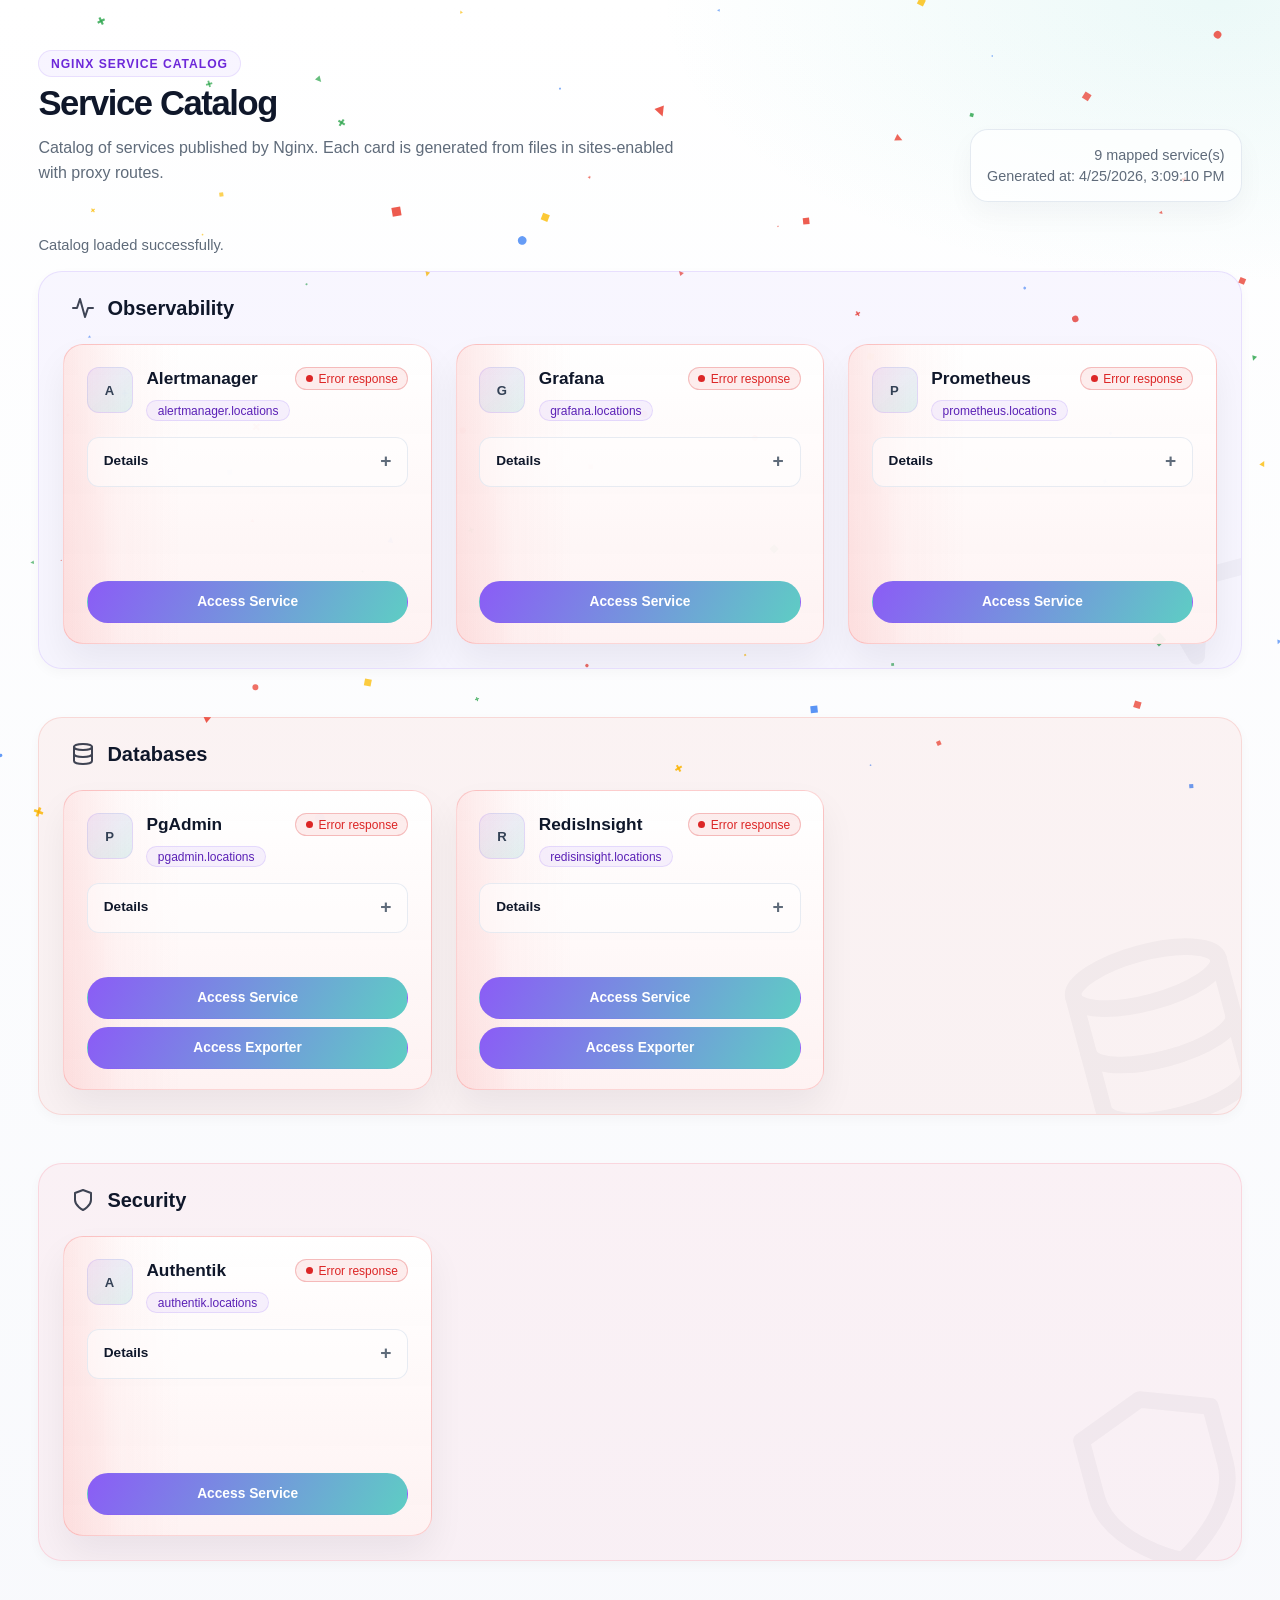
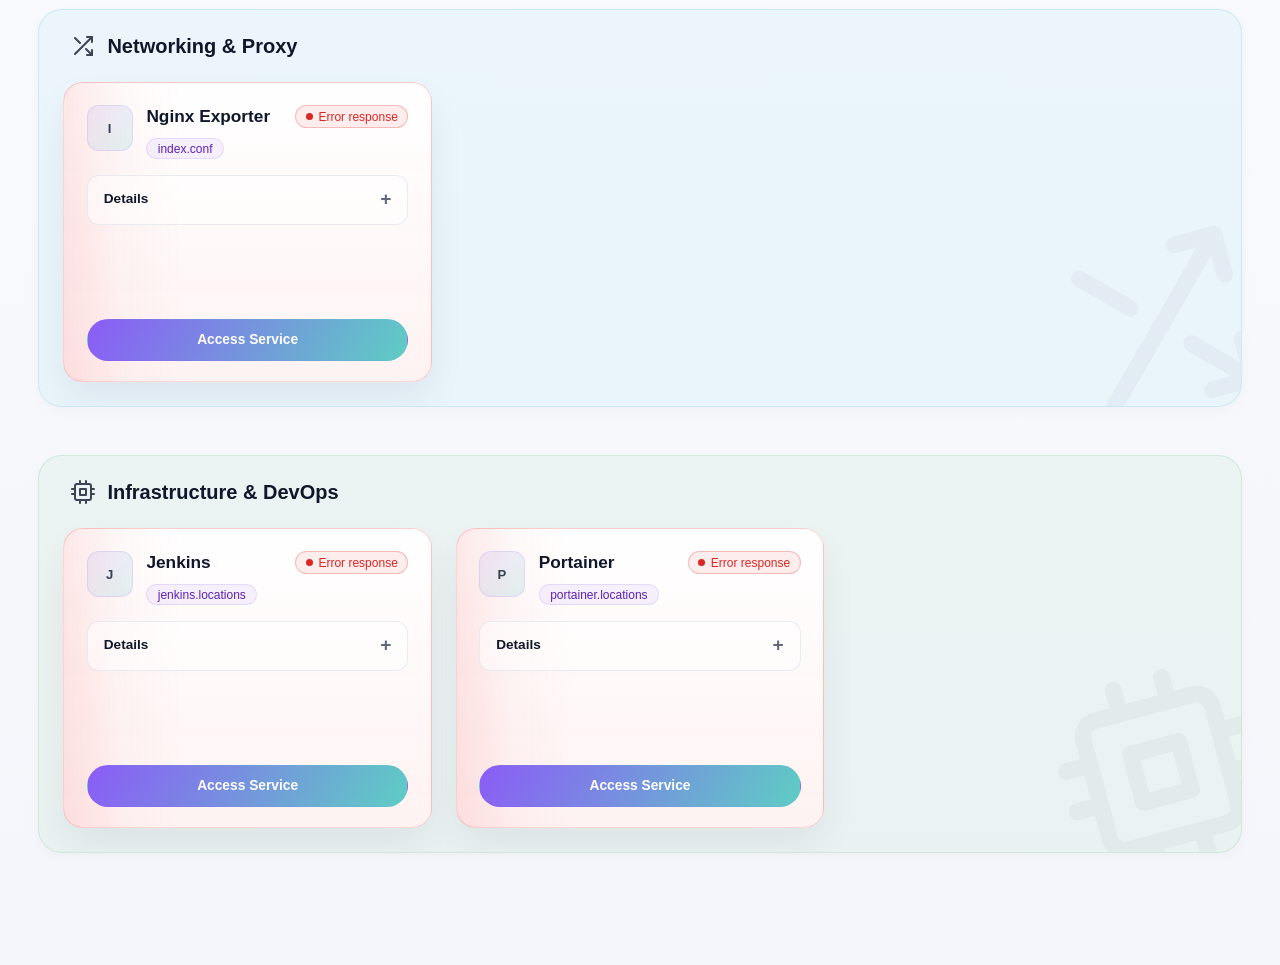
==== commit 9cf8f214: "feat: move service status pill into the card header and update layout styles" ====
--- a/tools/docker/applications/nginx/configs/html/index/index.html
+++ b/tools/docker/applications/nginx/configs/html/index/index.html
@@ -311,7 +311,10 @@
                             ${iconMeta.slug ? `<img class="service-icon" src="https://cdn.simpleicons.org/${iconMeta.slug}/0f172a" alt="${iconMeta.label} logo" loading="lazy" data-fallback="${fallbackLabel}">` : `<span class="service-icon-fallback">${fallbackLabel}</span>`}
                         </div>
                         <div class="card-heading">
-                            <h2 class="title">${cardName}</h2>
+                            <div class="title-row">
+                                <h2 class="title">${cardName}</h2>
+                                <div class="status-pill checking" data-health="${safeSlug}">Checking</div>
+                            </div>
                             <span class="tag">${service.sourceFile}</span>
                         </div>
                     </div>
@@ -329,7 +332,6 @@
                                 </div>
                             </div>
                         </details>
-                        <div class="status-pill checking" data-health="${safeSlug}">Checking</div>
                     </div>
                     <div class="actions">
                         <a class="btn proxy" href="${proxyUrl}" target="_blank" rel="noopener noreferrer">Access Service</a>
--- a/tools/docker/applications/nginx/configs/html/index/styles.css
+++ b/tools/docker/applications/nginx/configs/html/index/styles.css
@@ -109,8 +109,8 @@
 
 .grid {
     display: grid;
-    grid-template-columns: repeat(2, minmax(0, 1fr));
-    gap: 1.35rem;
+    grid-template-columns: repeat(3, minmax(0, 1fr));
+    gap: 1.5rem;
     align-items: stretch;
 }
 
@@ -123,7 +123,8 @@
     display: flex;
     flex-direction: column;
     gap: 0.95rem;
-    min-height: 332px;
+    min-height: 300px;
+    height: 100%;
     animation: rise .45s ease both;
 }
 
@@ -158,6 +159,15 @@
 
 .card-heading {
     min-width: 0;
+    flex: 1;
+}
+
+.title-row {
+    display: flex;
+    justify-content: space-between;
+    align-items: center;
+    gap: 1rem;
+    margin-bottom: 0.25rem;
 }
 
 .icon {
@@ -252,7 +262,7 @@
     padding: 0.22rem 0.6rem;
     font-size: 0.75rem;
     border: 1px solid transparent;
-    margin-top: 0.35rem;
+    flex-shrink: 0;
 }
 
 .status-pill::before {
@@ -351,12 +361,16 @@
     background: #ffffff;
 }
 
-@media (max-width: 700px) {
+@media (max-width: 1100px) {
+    .grid {
+        grid-template-columns: repeat(2, minmax(0, 1fr));
+    }
+}
+
+@media (max-width: 760px) {
     .hero { flex-direction: column; align-items: flex-start; }
     .meta { text-align: left; width: 100%; }
-}
-
-@media (max-width: 760px) {
+    
     .card-summary {
         grid-template-columns: 1fr;
     }
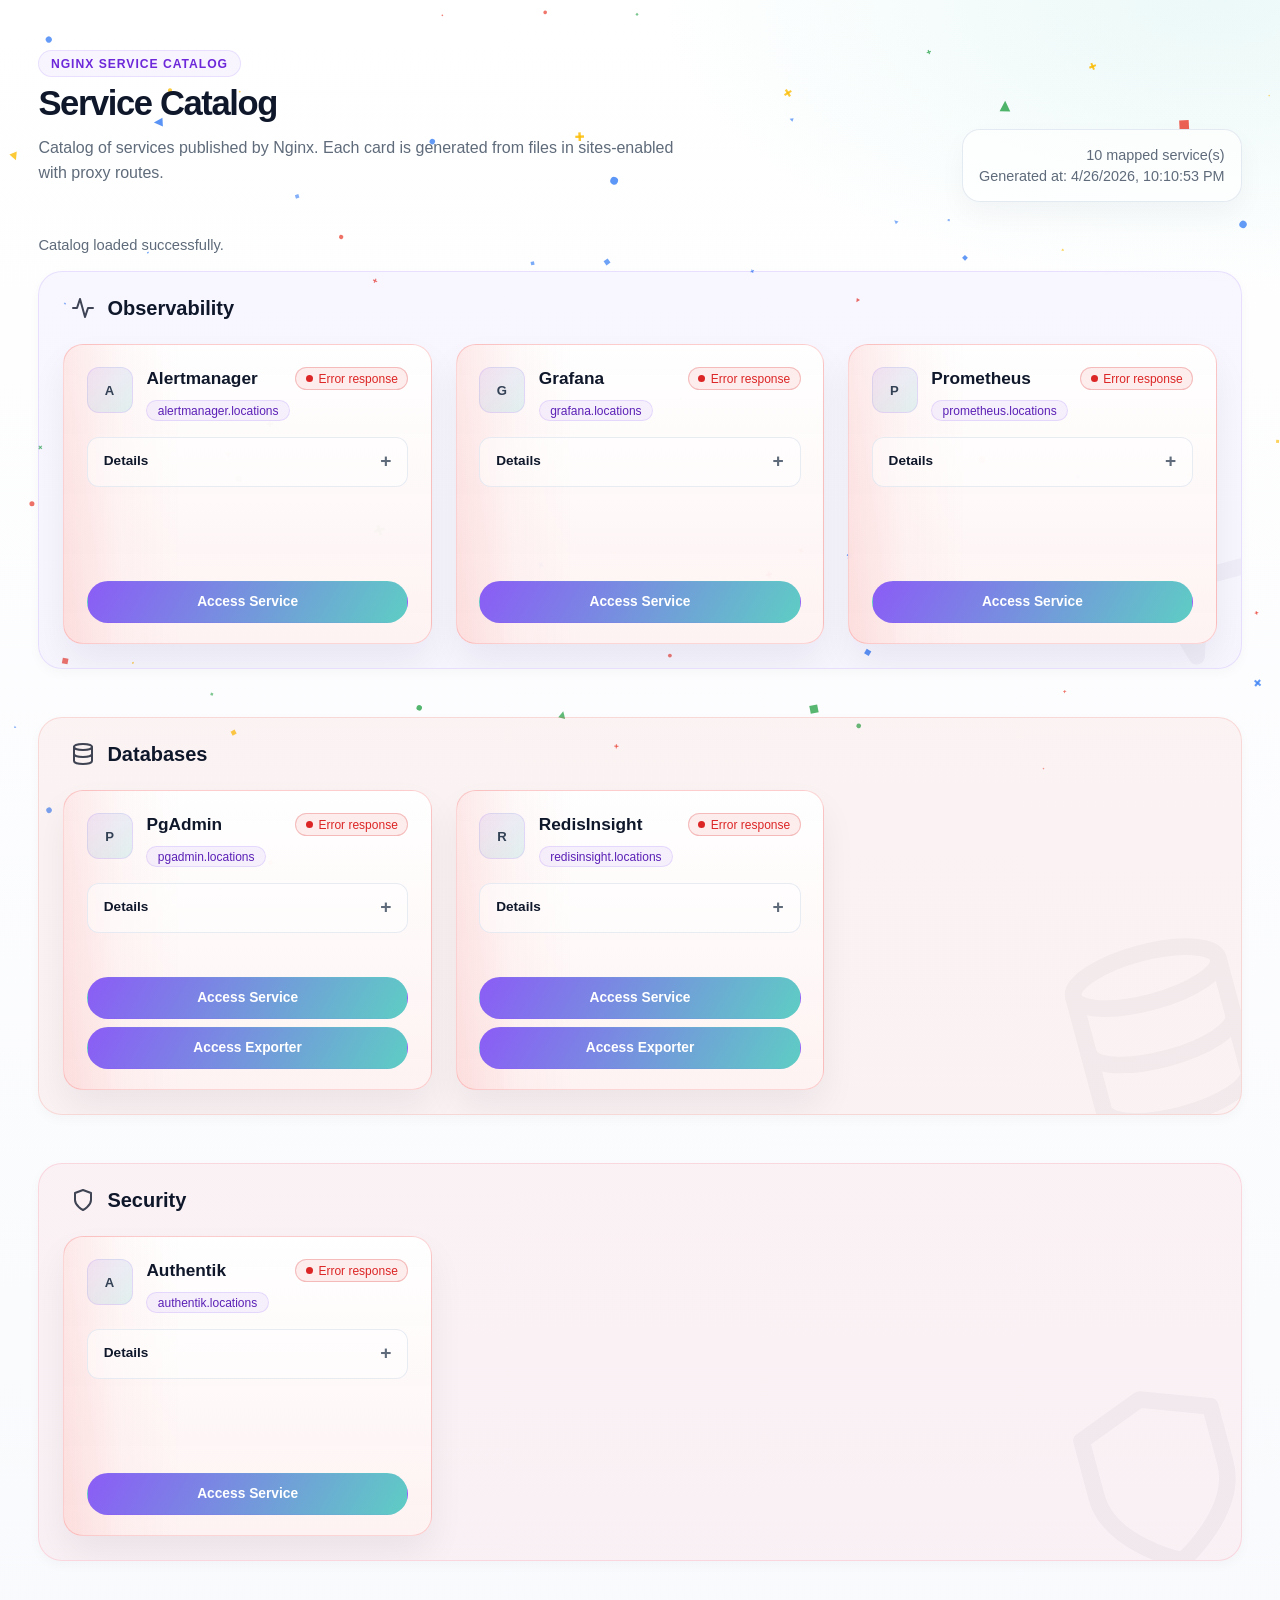
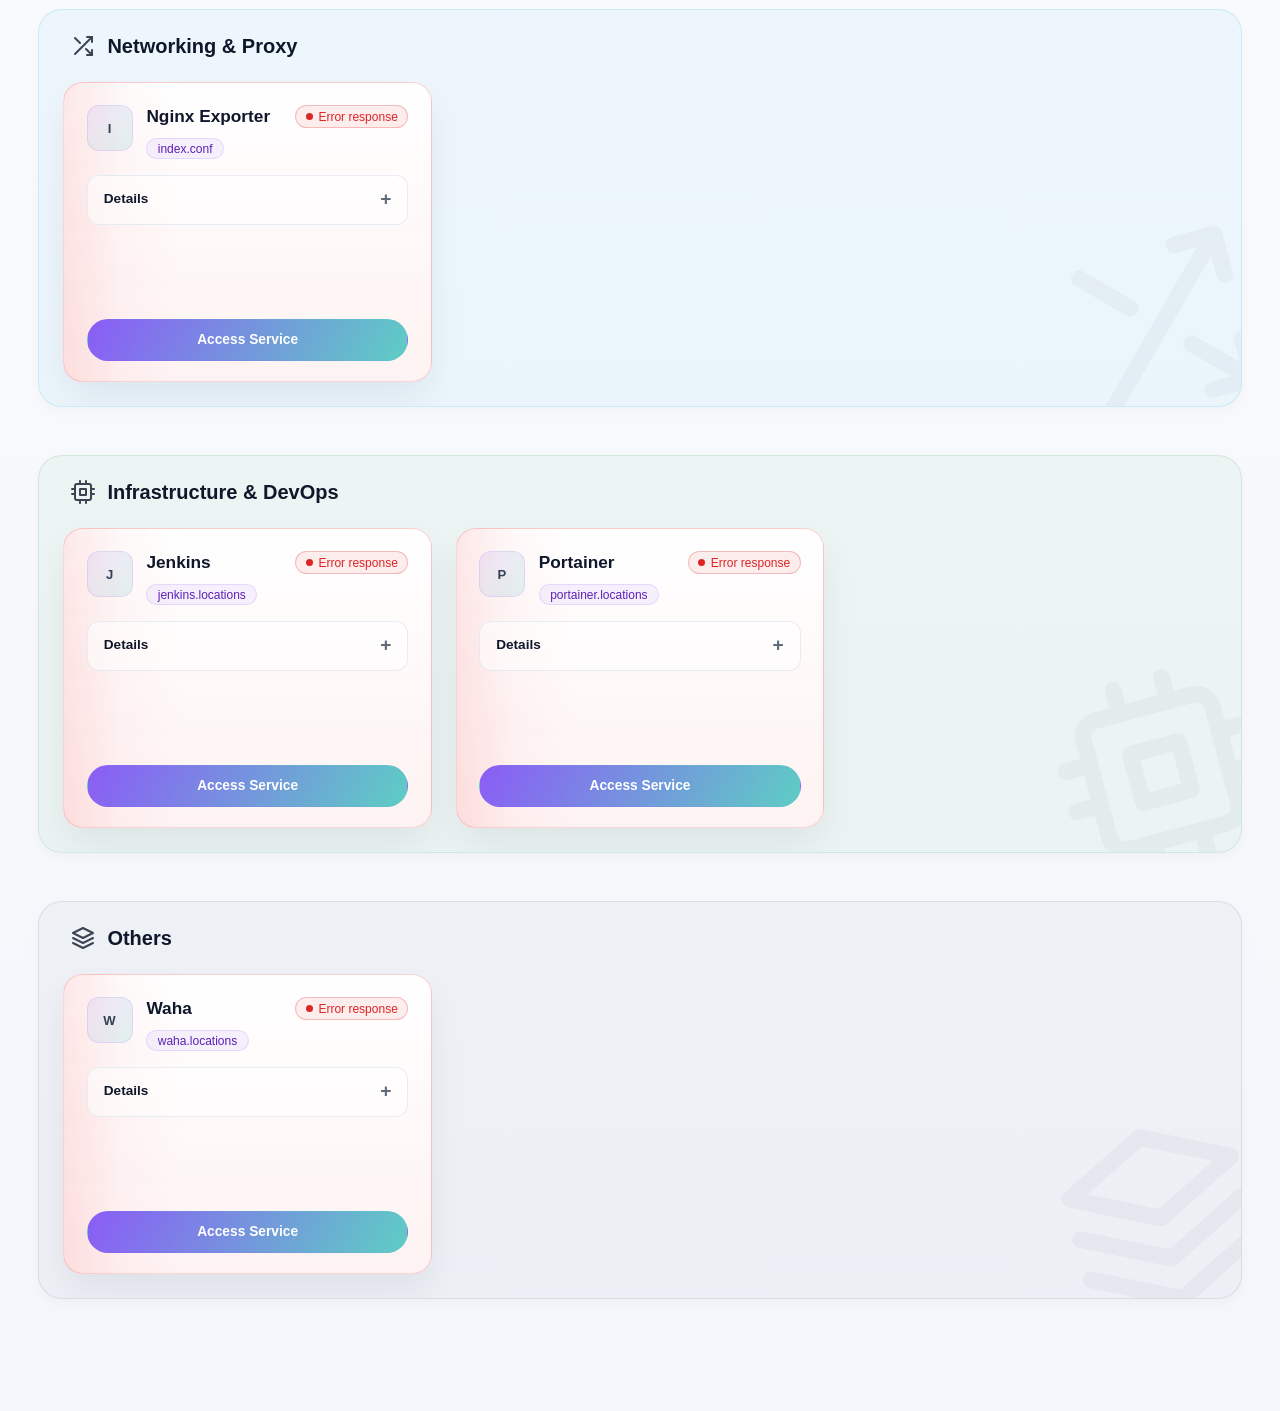
==== commit dcc78d37: "feat: integrate WAHA application, implement health check logic with auth handling, and update servic" ====
--- a/tools/docker/applications/nginx/configs/html/index/index.html
+++ b/tools/docker/applications/nginx/configs/html/index/index.html
@@ -1,11 +1,13 @@
 <!DOCTYPE html>
 <html lang="en">
+
 <head>
     <meta charset="UTF-8">
     <meta name="viewport" content="width=device-width, initial-scale=1.0">
     <title>Service Catalog</title>
     <link rel="stylesheet" href="./styles.css">
 </head>
+
 <body>
     <canvas id="antigravity-canvas"></canvas>
     <main class="shell">
@@ -13,7 +15,8 @@
             <div class="hero-copy">
                 <div class="eyebrow">NGINX Service Catalog</div>
                 <h1>Service Catalog</h1>
-                <p class="subtitle">Catalog of services published by Nginx. Each card is generated from files in sites-enabled with proxy routes.</p>
+                <p class="subtitle">Catalog of services published by Nginx. Each card is generated from files in
+                    sites-enabled with proxy routes.</p>
             </div>
             <div class="meta hero-meta">
                 <div id="count">Loading services...</div>
@@ -53,7 +56,7 @@
             const src = (service.sourceFile || '').toLowerCase();
             const name = (service.name || '').toLowerCase();
             const combined = src + ' ' + name;
-            
+
             const keywords = {
                 'Databases': ['postgres', 'pgadmin', 'mysql', 'mariadb', 'redis', 'mongo', 'mssql', 'oracle', 'sqlite', 'rabbitmq', 'kafka', 'nats', 'pulsar', 'clickhouse', 'cassandra', 'scylla', 'surrealdb', 'db', 'database', 'sql', 'nosql', 'broker', 'queue'],
                 'Security': ['vault', 'snyk', 'trivy', 'falco', 'aqua', 'checkov', 'sonarqube', 'security', 'auth', 'oauth', 'identity', 'cert', 'keycloak', 'authentik'],
@@ -182,13 +185,13 @@
         }
 
         function renderCategories(services) {
-            const categories = { 
-                'Observability': [], 
-                'Databases': [], 
+            const categories = {
+                'Observability': [],
+                'Databases': [],
                 'Security': [],
                 'Networking & Proxy': [],
-                'Infrastructure & DevOps': [], 
-                'Others': [] 
+                'Infrastructure & DevOps': [],
+                'Others': []
             };
             const sortedServices = services.slice().sort(compareServicesByStatusAndName);
             for (const service of sortedServices) {
@@ -234,12 +237,30 @@
                 return '/';
             }
 
-            const firstNonExporter = routes.find((route) => !String(route || '').toLowerCase().includes('.exporter'));
-            return firstNonExporter || routes[0];
+            const primaryRoutes = routes.filter((route) => {
+                const r = String(route || '').toLowerCase();
+                return !r.includes('.exporter') && !r.includes('health') && !r.includes('api');
+            });
+
+            if (primaryRoutes.length > 0) {
+                primaryRoutes.sort((a, b) => a.length - b.length);
+                return primaryRoutes[0];
+            }
+
+            const anyPrimary = routes.filter((route) => {
+                const r = String(route || '').toLowerCase();
+                return !r.includes('.exporter') && !r.includes('health');
+            });
+            anyPrimary.sort((a, b) => a.length - b.length);
+            return anyPrimary[0] || routes.find((r) => !r.toLowerCase().includes('.exporter')) || routes[0];
         }
 
         function chooseExporterRoute(routes = []) {
             return routes.find((route) => String(route || '').toLowerCase().includes('.exporter')) || null;
+        }
+
+        function chooseHealthCheckRoute(routes = []) {
+            return routes.find((route) => String(route || '').toLowerCase().includes('health')) || null;
         }
 
         function groupServicesByCard(services) {
@@ -272,11 +293,14 @@
             return Array.from(grouped.values()).map((service) => {
                 const primaryRoute = choosePrimaryRoute(service);
                 const exporterRoute = chooseExporterRoute(service.routes);
+                const healthCheckRoute = chooseHealthCheckRoute(service.routes);
+
                 return {
                     ...service,
                     route: primaryRoute,
                     proxyUrl: primaryRoute,
                     exporterRoute,
+                    healthCheckUrl: healthCheckRoute,
                     slug: (service.sourceFile || service.slug || service.name || 'service').toLowerCase().replace(/[^a-z0-9_-]/g, '-'),
                     icon: resolveIconKey(service),
                     upstream: (service.upstreams && service.upstreams[0]) || service.upstream || 'N/A'
@@ -350,7 +374,11 @@
                     method: 'GET',
                     cache: 'no-store',
                     redirect: 'follow',
-                    signal: controller.signal
+                    signal: controller.signal,
+                    headers: {
+                        // Suppress browser basic auth prompt by providing a dummy header
+                        'Authorization': 'Basic dW5kZWZpbmVkOnVuZGVmaW5lZA=='
+                    }
                 });
                 const body = await response.text();
                 clearTimeout(timer);
@@ -359,6 +387,10 @@
 
                 if ((response.ok || (response.status >= 300 && response.status < 400)) && !unavailablePattern.test(body)) {
                     return { state: 'online', label: 'Online' };
+                }
+
+                if (response.status === 401 || response.status === 403) {
+                    return { state: 'online', label: 'Protected' };
                 }
 
                 const titleMatch = body.match(/<title>([^<]+)<\/title>/i);
@@ -372,7 +404,8 @@
 
         async function paintHealthStatuses(services) {
             const checks = services.map(async (service) => {
-                const proxyUrl = buildProxyUrl(service.proxyUrl || service.route);
+                const healthUrl = service.healthCheckUrl || service.proxyUrl || service.route;
+                const proxyUrl = buildProxyUrl(healthUrl);
                 const result = await checkServiceHealth(proxyUrl);
                 service.status = result.state;
 
@@ -491,7 +524,7 @@
                 this.baseX = x;
                 this.baseY = y;
                 this.depth = Math.random() * 0.8 + 0.2;     // 0.2 – 1.0 (far – near)
-                this.size  = (4 + Math.random() * 8) * this.depth; // 1–9 px effective
+                this.size = (4 + Math.random() * 8) * this.depth; // 1–9 px effective
                 this.color = GOOGLE_COLORS[Math.floor(Math.random() * 4)];
                 this.shape = SHAPE_TYPES[Math.floor(Math.random() * 4)];
                 this.angle = Math.random() * Math.PI * 2;
@@ -565,7 +598,7 @@
         seedParticles();
 
         document.addEventListener('mousemove', (e) => {
-            mouseNormX = (e.clientX / window.innerWidth  - 0.5) * 2; // -1 … 1
+            mouseNormX = (e.clientX / window.innerWidth - 0.5) * 2; // -1 … 1
             mouseNormY = (e.clientY / window.innerHeight - 0.5) * 2;
         });
 
@@ -584,10 +617,11 @@
                 c.update();
                 c.draw(ctx, px, py);
             });
-            
+
             requestAnimationFrame(tick);
         }
         tick();
     </script>
 </body>
-</html>
+
+</html>
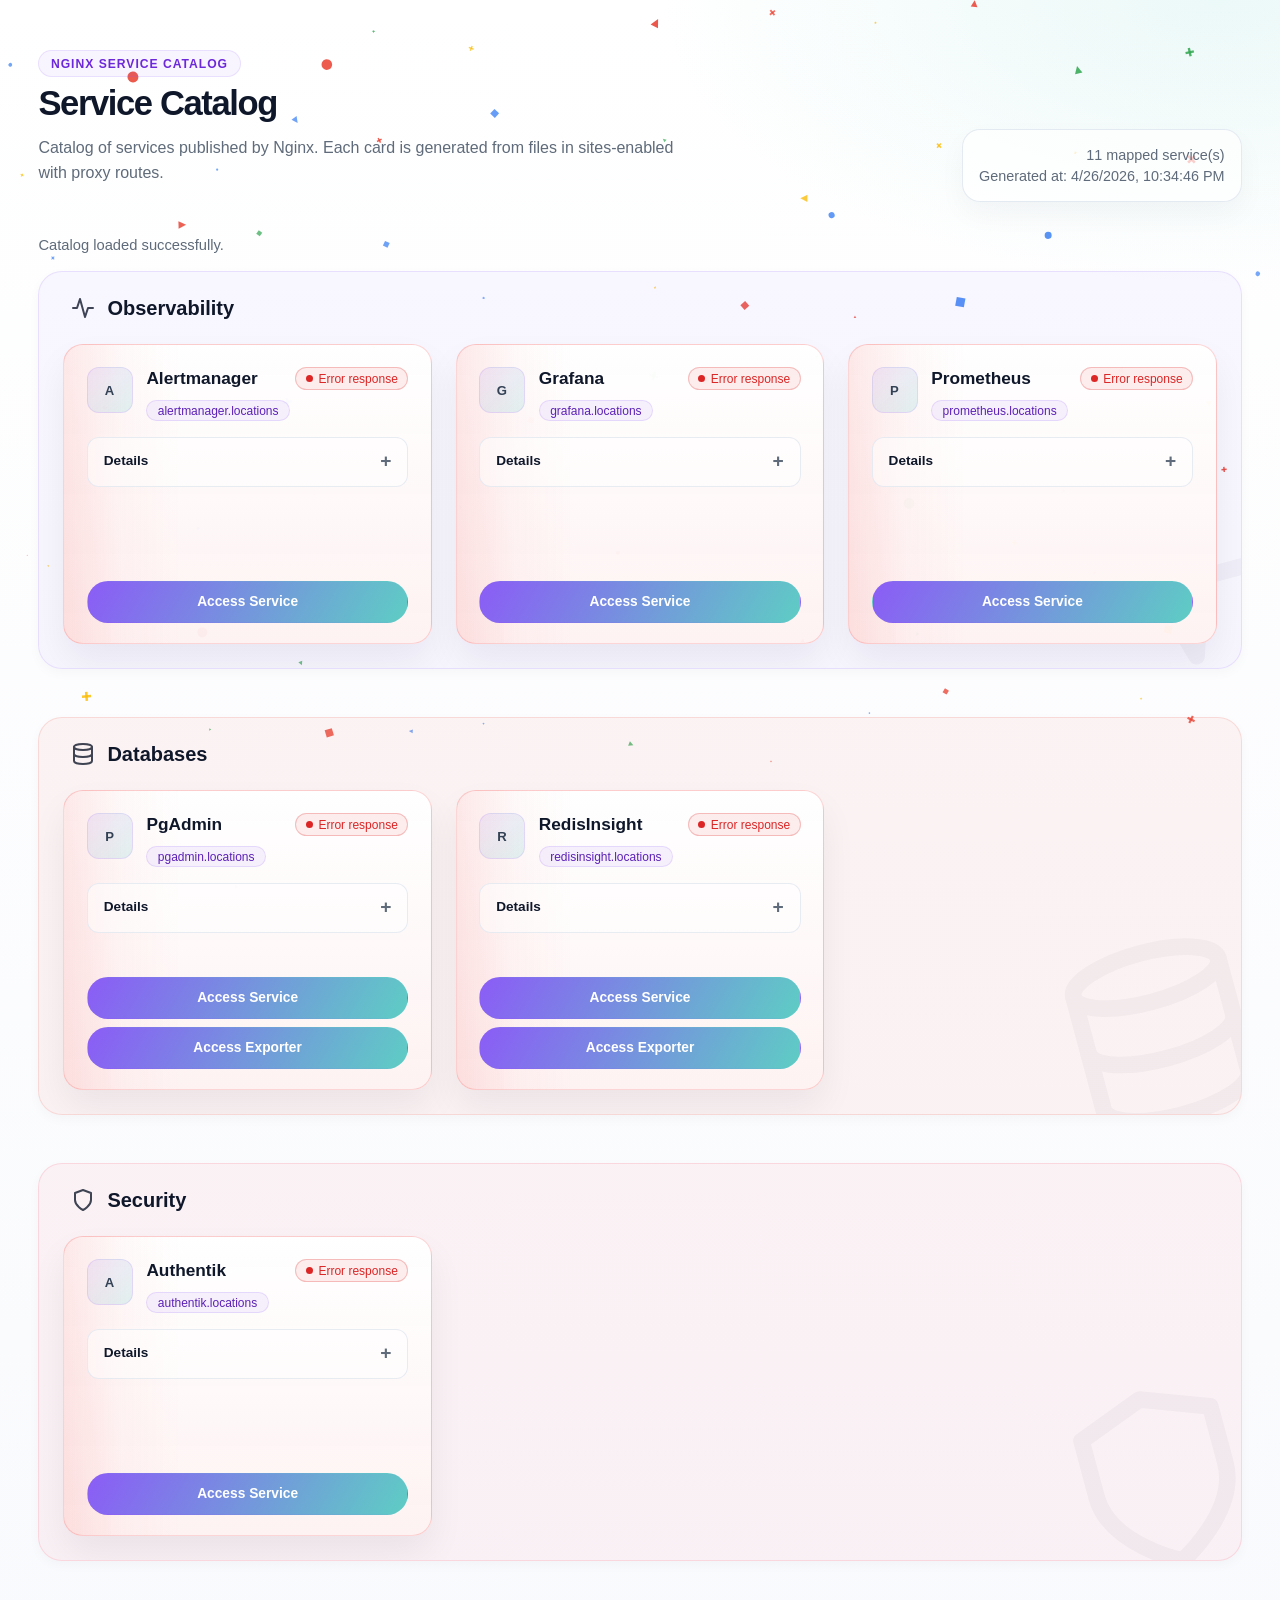
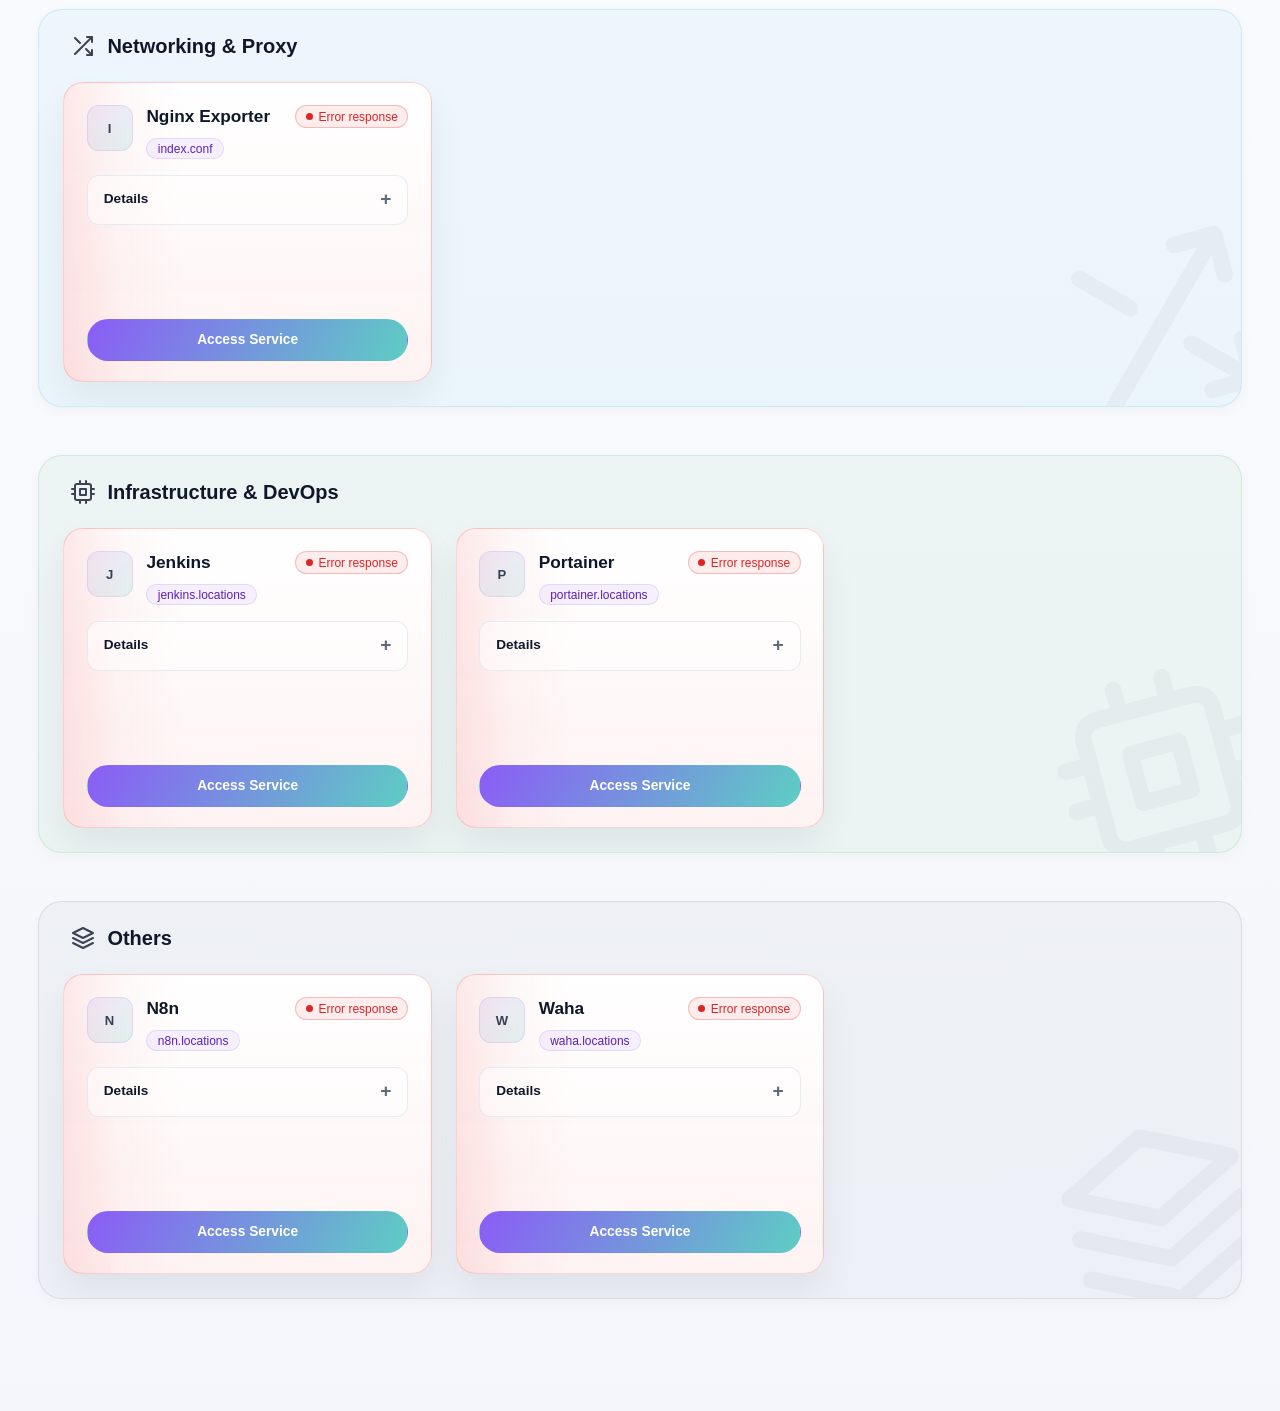
==== commit 2098d2bc: "Merge branch 'main' into develop" ====
--- a/tools/docker/applications/nginx/configs/html/index/index.html
+++ b/tools/docker/applications/nginx/configs/html/index/index.html
@@ -624,4 +624,4 @@
     </script>
 </body>
 
-</html>+</html>
